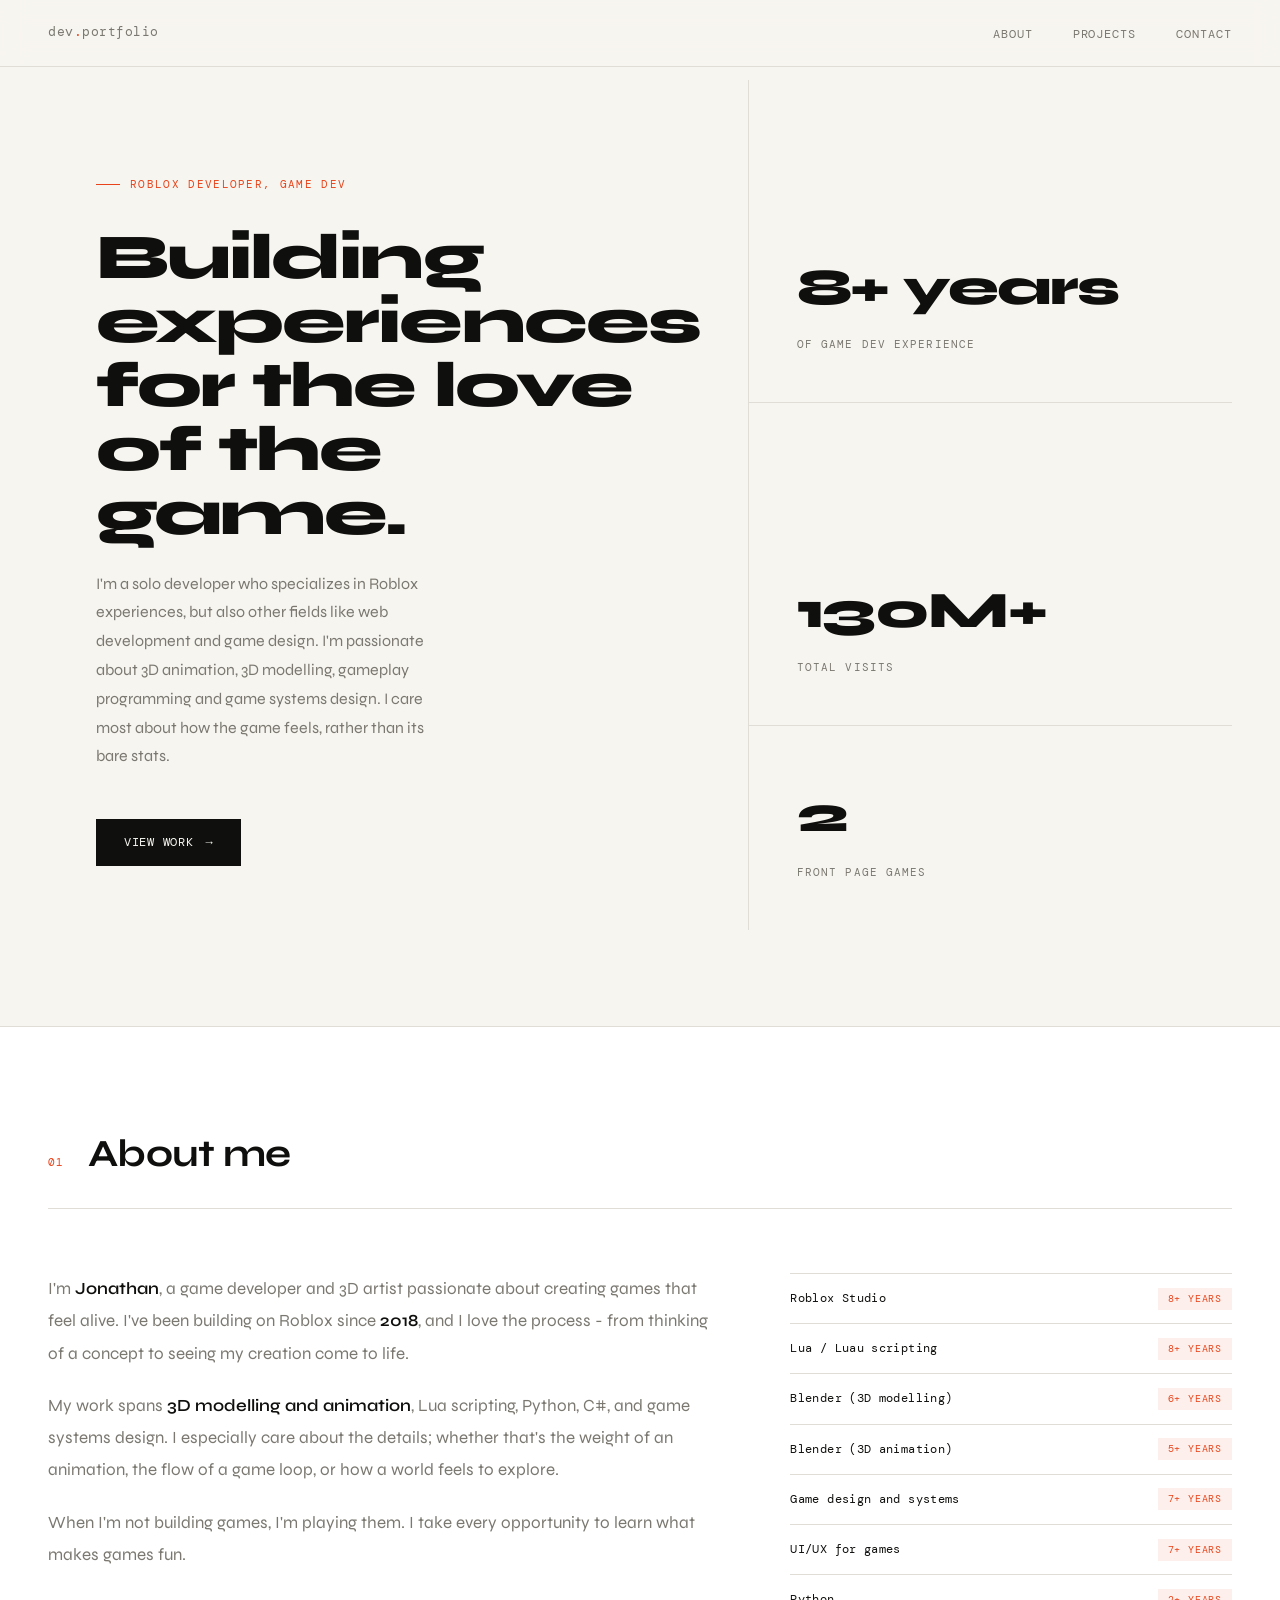
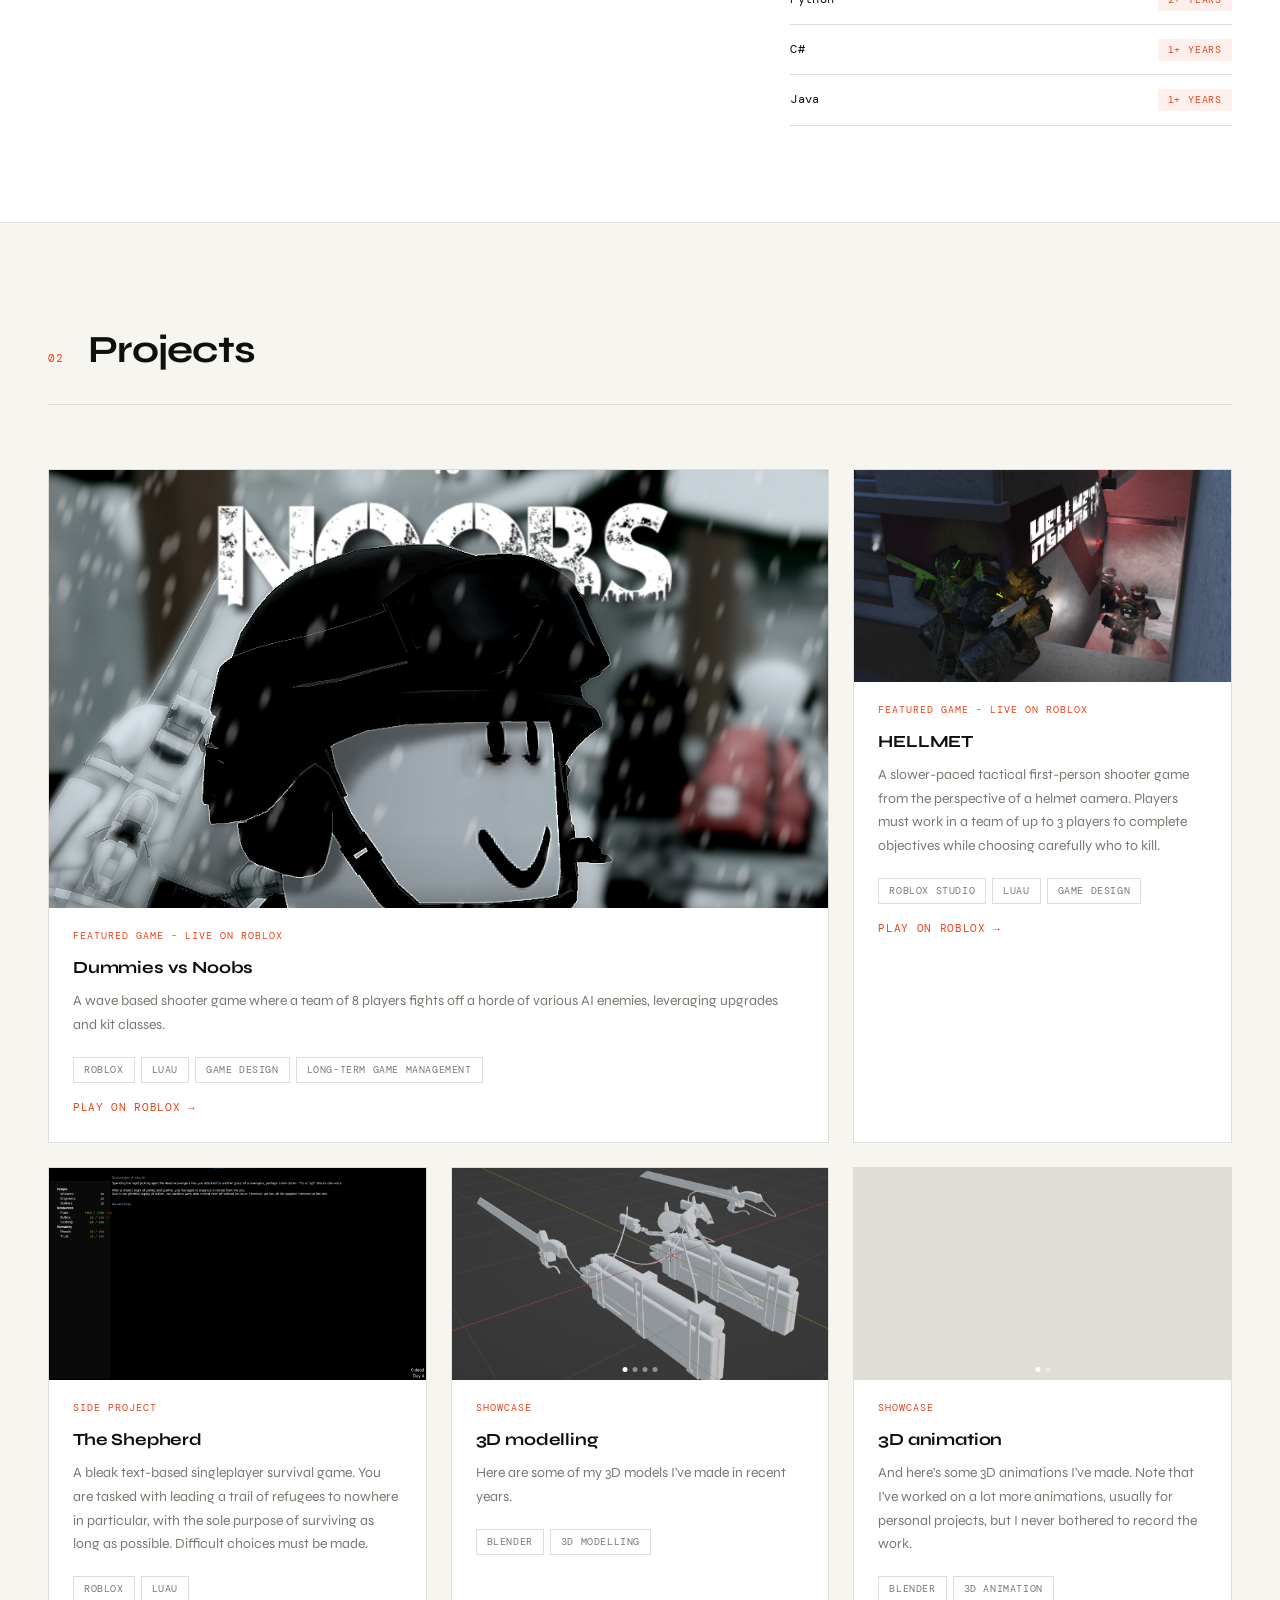
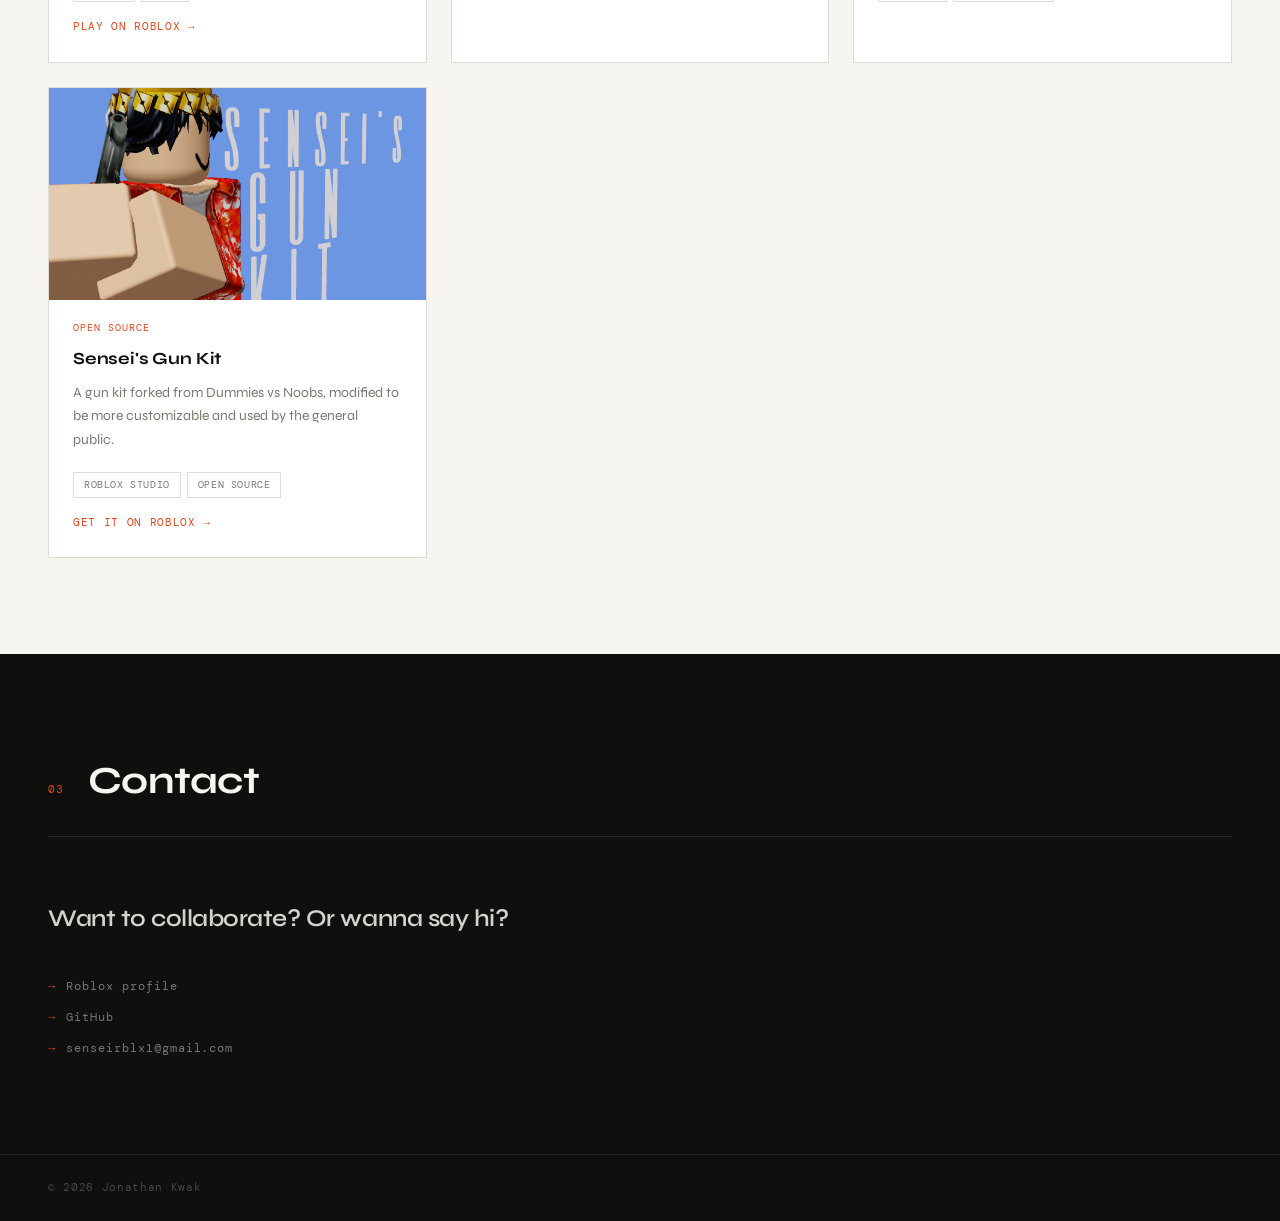
==== index.html @ d70b70d5 "renamed portfolio to index" ====
<!DOCTYPE html>
<html lang="en">
<head>
<meta charset="UTF-8">
<meta name="viewport" content="width=device-width, initial-scale=1.0">
<title>Your Name — Roblox Developer</title>
<link href="https://fonts.googleapis.com/css2?family=DM+Mono:wght@400;500&family=Syne:wght@400;600;700;800&display=swap" rel="stylesheet">
<style>
  *, *::before, *::after { box-sizing: border-box; margin: 0; padding: 0; }

  :root {
    --bg: #f7f5f0;
    --surface: #ffffff;
    --text: #0f0f0d;
    --muted: #7a7870;
    --accent: #e8431a;
    --accent-soft: #fdf0ec;
    --border: #e0ddd6;
    --mono: 'DM Mono', monospace;
    --display: 'Syne', sans-serif;
  }

  html { scroll-behavior: smooth; }

  body {
    background: var(--bg);
    color: var(--text);
    font-family: var(--display);
    font-size: 16px;
    line-height: 1.6;
  }

  /* Nav */
  nav {
    position: fixed; top: 0; left: 0; right: 0; z-index: 100;
    display: flex; align-items: center; justify-content: space-between;
    padding: 1.25rem 3rem;
    background: rgba(247, 245, 240, 0.88);
    backdrop-filter: blur(12px);
    border-bottom: 1px solid var(--border);
  }
  .nav-logo {
    font-family: var(--mono);
    font-size: 13px;
    color: var(--muted);
    letter-spacing: 0.04em;
  }
  .nav-logo span { color: var(--accent); }
  .nav-links { display: flex; gap: 2.5rem; list-style: none; }
  .nav-links a {
    font-family: var(--mono);
    font-size: 12px;
    letter-spacing: 0.08em;
    text-transform: uppercase;
    color: var(--muted);
    text-decoration: none;
    transition: color 0.2s;
  }
  .nav-links a:hover { color: var(--text); }

  /* Hero */
  .hero {
    min-height: 100vh;
    display: grid;
    grid-template-columns: 1fr 1fr;
    padding-top: 80px;
  }
  .hero-left {
    padding: 6rem 3rem 4rem;
    display: flex;
    flex-direction: column;
    justify-content: center;
    border-right: 1px solid var(--border);
  }
  .hero-tag {
    font-family: var(--mono);
    font-size: 11px;
    letter-spacing: 0.12em;
    text-transform: uppercase;
    color: var(--accent);
    margin-bottom: 2rem;
    display: flex;
    align-items: center;
    gap: 10px;
  }
  .hero-tag::before {
    content: '';
    display: block;
    width: 24px; height: 1px;
    background: var(--accent);
  }
  .hero h1 {
    font-size: clamp(3rem, 5vw, 5.5rem);
    font-weight: 800;
    line-height: 1.0;
    letter-spacing: -0.03em;
    margin-bottom: 1.5rem;
  }
  .hero h1 em {
    font-style: normal;
    color: var(--accent);
  }
  .hero-desc {
    font-size: 1rem;
    color: var(--muted);
    max-width: 360px;
    line-height: 1.8;
    margin-bottom: 3rem;
  }
  .hero-cta {
    display: inline-flex;
    align-items: center;
    gap: 12px;
    background: var(--text);
    color: var(--bg);
    padding: 0.85rem 1.75rem;
    font-family: var(--mono);
    font-size: 12px;
    letter-spacing: 0.06em;
    text-transform: uppercase;
    text-decoration: none;
    transition: background 0.2s, color 0.2s;
    width: fit-content;
  }
  .hero-cta:hover { background: var(--accent); }
  .hero-cta-arrow { transition: transform 0.2s; }
  .hero-cta:hover .hero-cta-arrow { transform: translateX(4px); }

  .hero-right {
    display: grid;
    grid-template-rows: 1fr 1fr;
  }
  .hero-stat {
    padding: 3rem;
    border-bottom: 1px solid var(--border);
    display: flex;
    flex-direction: column;
    justify-content: flex-end;
  }
  .hero-stat:last-child { border-bottom: none; }
  .stat-num {
    font-size: clamp(2.5rem, 4vw, 4rem);
    font-weight: 800;
    letter-spacing: -0.03em;
    color: var(--text);
  }
  .stat-label {
    font-family: var(--mono);
    font-size: 11px;
    color: var(--muted);
    letter-spacing: 0.1em;
    text-transform: uppercase;
    margin-top: 0.5rem;
  }

  /* Sections */
  section { padding: 6rem 3rem; }
  .section-header {
    display: flex;
    align-items: baseline;
    gap: 1.5rem;
    margin-bottom: 4rem;
    padding-bottom: 1.5rem;
    border-bottom: 1px solid var(--border);
  }
  .section-num {
    font-family: var(--mono);
    font-size: 11px;
    color: var(--accent);
    letter-spacing: 0.1em;
  }
  .section-title {
    font-size: clamp(1.75rem, 3vw, 2.5rem);
    font-weight: 700;
    letter-spacing: -0.02em;
  }

  /* About */
  #about { background: var(--surface); border-top: 1px solid var(--border); border-bottom: 1px solid var(--border); }
  .about-grid {
    display: grid;
    grid-template-columns: 1.5fr 1fr;
    gap: 5rem;
    align-items: start;
  }
  .about-text p {
    font-size: 1.0625rem;
    color: var(--muted);
    line-height: 1.9;
    margin-bottom: 1.25rem;
  }
  .about-text p strong { color: var(--text); font-weight: 600; }
  .skills-list { list-style: none; }
  .skill-item {
    display: flex;
    align-items: center;
    justify-content: space-between;
    padding: 0.85rem 0;
    border-bottom: 1px solid var(--border);
    font-family: var(--mono);
    font-size: 12px;
  }
  .skill-item:first-child { border-top: 1px solid var(--border); }
  .skill-name { color: var(--text); letter-spacing: 0.03em; }
  .skill-tag {
    background: var(--accent-soft);
    color: var(--accent);
    font-size: 10px;
    padding: 3px 10px;
    letter-spacing: 0.08em;
    text-transform: uppercase;
  }

  /* Projects */
  #projects { background: var(--bg); }
  .projects-grid {
    display: grid;
    grid-template-columns: repeat(3, 1fr);
    gap: 1.5rem;
  }
  .project-card {
    background: var(--surface);
    border: 1px solid var(--border);
    overflow: hidden;
    transition: transform 0.25s ease, box-shadow 0.25s ease;
    position: relative;
  }
  .project-card:hover { transform: translateY(-4px); box-shadow: 0 16px 40px rgba(0,0,0,0.07); }
  .project-card.featured {
    grid-column: span 2;
  }
  .project-thumb {
    width: 100%;
    aspect-ratio: 16/9;
    background: var(--border);
    display: flex;
    align-items: center;
    justify-content: center;
    overflow: hidden;
    position: relative;
  }
  .project-thumb-inner {
    width: 100%;
    height: 100%;
    display: flex;
    align-items: center;
    justify-content: center;
    font-family: var(--mono);
    font-size: 11px;
    color: var(--muted);
    letter-spacing: 0.08em;
    text-transform: uppercase;
    background: repeating-linear-gradient(
      45deg,
      var(--bg) 0px,
      var(--bg) 10px,
      var(--border) 10px,
      var(--border) 11px
    );
    transition: opacity 0.3s;
  }
  .project-card:hover .project-thumb-inner { opacity: 0.7; }
  .project-body { padding: 1.25rem 1.5rem 1.5rem; }
  .project-meta {
    font-family: var(--mono);
    font-size: 10px;
    color: var(--accent);
    letter-spacing: 0.1em;
    text-transform: uppercase;
    margin-bottom: 0.6rem;
  }
  .project-name {
    font-size: 1.0625rem;
    font-weight: 700;
    letter-spacing: -0.01em;
    margin-bottom: 0.5rem;
  }
  .project-desc {
    font-size: 0.875rem;
    color: var(--muted);
    line-height: 1.7;
    margin-bottom: 1.25rem;
  }
  .project-tags { display: flex; flex-wrap: wrap; gap: 6px; }
  .tag {
    font-family: var(--mono);
    font-size: 10px;
    padding: 4px 10px;
    border: 1px solid var(--border);
    color: var(--muted);
    letter-spacing: 0.06em;
    text-transform: uppercase;
  }
  .project-link {
    display: inline-flex;
    align-items: center;
    gap: 8px;
    font-family: var(--mono);
    font-size: 11px;
    color: var(--accent);
    text-decoration: none;
    letter-spacing: 0.06em;
    text-transform: uppercase;
    margin-top: 1rem;
    transition: gap 0.2s;
  }
  .project-link:hover { gap: 14px; }

  .slideshow { position: relative; width: 100%; height: 100%; }

  /* Slideshow */
  .slide-btn {
    position: absolute; top: 50%; 
    transform: translateY(-50%);
    background: rgba(0,0,0,0.45); 
    color: white; border: none;
    width: 32px; 
    height: 32px; 
    font-size: 18px;
    opacity: 0; 
    transition: opacity 0.2s;
    display: flex; 
    align-items: center; 
    justify-content: center;
  }
  .slideshow:hover .slide-btn { opacity: 1; }
  .slide-btn.prev { left: 8px; }
  .slide-btn.next { right: 8px; }

  .slide-dots {
    position: absolute; 
    bottom: 8px; 
    left: 50%; 
    transform: translateX(-50%);
    display: flex; 
    gap: 5px;
  }
  .slide-dot {
    width: 5px; 
    height: 5px; 
    border-radius: 50%;
    background: rgba(255,255,255,0.45); 
    transition: background 0.2s;
  }
  .slide-dot.active { background: white; }

  /* Contact */
  #contact { background: var(--text); color: var(--bg); }
  #contact .section-num { color: var(--accent); }
  #contact .section-title { color: var(--bg); }
  #contact .section-header { border-color: rgba(255,255,255,0.1); }
  .contact-grid {
    display: grid;
    grid-template-columns: 1fr 1fr;
    gap: 5rem;
    align-items: start;
  }
  .contact-note {
    font-size: 1.5rem;
    font-weight: 600;
    line-height: 1.5;
    letter-spacing: -0.02em;
    color: rgba(247,245,240,0.85);
  }
  .contact-note em { font-style: normal; color: var(--accent); }
  .contact-social {
    margin-top: 2.5rem;
    display: flex;
    flex-direction: column;
    gap: 0.75rem;
  }
  .social-link {
    font-family: var(--mono);
    font-size: 12px;
    color: rgba(247,245,240,0.45);
    text-decoration: none;
    letter-spacing: 0.08em;
    display: flex;
    align-items: center;
    gap: 10px;
    transition: color 0.2s;
  }
  .social-link::before { content: '→'; color: var(--accent); }
  .social-link:hover { color: rgba(247,245,240,0.9); }

  /* Form */
  .contact-form { display: flex; flex-direction: column; gap: 1.25rem; }
  .form-group { display: flex; flex-direction: column; gap: 0.4rem; }
  .form-label {
    font-family: var(--mono);
    font-size: 10px;
    letter-spacing: 0.12em;
    text-transform: uppercase;
    color: rgba(247,245,240,0.4);
  }
  .form-input, .form-textarea {
    background: rgba(255,255,255,0.05);
    border: 1px solid rgba(255,255,255,0.1);
    padding: 0.85rem 1rem;
    font-family: var(--display);
    font-size: 15px;
    color: var(--bg);
    outline: none;
    transition: border-color 0.2s;
    resize: none;
  }
  .form-input:focus, .form-textarea:focus { border-color: var(--accent); }
  .form-input::placeholder, .form-textarea::placeholder { color: rgba(247,245,240,0.2); }
  .form-textarea { min-height: 130px; }
  .form-submit {
    background: var(--accent);
    color: white;
    border: none;
    padding: 1rem 2rem;
    font-family: var(--mono);
    font-size: 12px;
    letter-spacing: 0.08em;
    text-transform: uppercase;
    transition: background 0.2s, transform 0.15s;
    align-self: flex-start;
  }
  .form-submit:hover { background: #c93512; transform: translateY(-1px); }
  .form-submit:active { transform: translateY(0); }

  /* Footer */
  footer {
    padding: 1.5rem 3rem;
    background: var(--text);
    border-top: 1px solid rgba(255,255,255,0.08);
    display: flex;
    justify-content: space-between;
    align-items: center;
  }
  footer p {
    font-family: var(--mono);
    font-size: 11px;
    color: rgba(247,245,240,0.25);
    letter-spacing: 0.06em;
  }

  /* Fade-in on scroll */
  .reveal { opacity: 0; transform: translateY(24px); transition: opacity 0.6s ease, transform 0.6s ease; }
  .reveal.visible { opacity: 1; transform: none; }

  /* Responsive */
  @media (max-width: 900px) {
    nav { padding: 1.25rem 1.5rem; }
    .hero { grid-template-columns: 1fr; }
    .hero-right { grid-template-rows: auto auto; grid-template-columns: 1fr 1fr; border-top: 1px solid var(--border); }
    .hero-stat { border-right: 1px solid var(--border); border-bottom: none; }
    .hero-stat:last-child { border-right: none; }
    .about-grid, .contact-grid { grid-template-columns: 1fr; gap: 2.5rem; }
    .projects-grid { grid-template-columns: 1fr; }
    .project-card.featured { grid-column: span 1; }
    section { padding: 4rem 1.5rem; }
    .hero-left { padding: 4rem 1.5rem 3rem; border-right: none; }
    .hero-right .hero-stat { padding: 2rem 1.5rem; }
  }
</style>
</head>
<body>

<nav>
  <div class="nav-logo">dev<span>.</span>portfolio</div>
  <ul class="nav-links">
    <li><a href="#about">About</a></li>
    <li><a href="#projects">Projects</a></li>
    <li><a href="#contact">Contact</a></li>
  </ul>
</nav>

<!-- hero -->
<section class="hero">
  <div class="hero-left">
    <div class="hero-tag">Roblox Developer, Game Dev</div>
    <h1>Building experiences for the love of the game.</h1>
    <p class="hero-desc">
    I'm a solo developer who specializes in Roblox experiences, but also other fields like web development and game design. I'm passionate about 3D animation, 3D modelling, gameplay programming and game systems design. I care most about how the game feels, rather than its bare stats.
    </p>
    <a href="#projects" class="hero-cta">
      View work <span class="hero-cta-arrow">→</span>
    </a>
  </div>
  <div class="hero-right">
    <div class="hero-stat">
      <div class="stat-num">8+ years</div>
      <div class="stat-label">of game dev experience</div>
    </div>
    <div class="hero-stat">
      <div class="stat-num">130M+</div>
      <div class="stat-label">Total visits</div>
    </div>
    <div class="hero-stat">
      <div class="stat-num">2</div>
      <div class="stat-label">front page games</div>
    </div>
  </div>
</section>

<section id="about">
  <div class="section-header reveal">
    <span class="section-num">01</span>
    <h2 class="section-title">About me</h2>
  </div>
  <div class="about-grid">
    <div class="about-text reveal">
      <p>
        I'm <strong>Jonathan</strong>, a game developer and 3D artist passionate about creating games that feel alive. I've been building on Roblox since <strong>2018</strong>, and I love the process - from thinking of a concept to seeing my creation come to life.
      </p>
      <p>
        My work spans <strong>3D modelling and animation</strong>, Lua scripting, Python, C#, and game systems design. I especially care about the details; whether that's the weight of an animation, the flow of a game loop, or how a world feels to explore.
      </p>
      <p>
        When I'm not building games, I'm playing them. I take every opportunity to learn what makes games fun.
      </p>
    </div>
    <div class="reveal">
      <ul class="skills-list">
        <li class="skill-item"><span class="skill-name">Roblox Studio</span><span class="skill-tag">8+ years</span></li>
        <li class="skill-item"><span class="skill-name">Lua / Luau scripting</span><span class="skill-tag">8+ years</span></li>
        <li class="skill-item"><span class="skill-name">Blender (3D modelling)</span><span class="skill-tag">6+ years</span></li>
        <li class="skill-item"><span class="skill-name">Blender (3D animation)</span><span class="skill-tag">5+ years</span></li>
        <li class="skill-item"><span class="skill-name">Game design and systems</span><span class="skill-tag">7+ years</span></li>
        <li class="skill-item"><span class="skill-name">UI/UX for games</span><span class="skill-tag">7+ years</span></li>
        <li class="skill-item"><span class="skill-name">Python</span><span class="skill-tag">2+ years</span></li>
        <li class="skill-item"><span class="skill-name">C#</span><span class="skill-tag">1+ years</span></li>
        <li class="skill-item"><span class="skill-name">Java</span><span class="skill-tag">1+ years</span></li>
      </ul>
    </div>
  </div>
</section>

<!-- projects -->
<section id="projects">
  <div class="section-header reveal">
    <span class="section-num">02</span>
    <h2 class="section-title">Projects</h2>
  </div>
  <div class="projects-grid">

    <!-- Featured project -->
    <div class="project-card featured reveal">
      <div class="project-thumb">
        <img src="images/dummies-vs-noobs.png" alt="My game screenshot"
            style="width:100%; height:100%; object-fit:cover;" />
      </div>
      <div class="project-body">
        <div class="project-meta">Featured game - Live on Roblox</div>
        <div class="project-name">Dummies vs Noobs</div>
        <p class="project-desc">A wave based shooter game where a team of 8 players fights off a horde of various AI enemies, leveraging upgrades and kit classes.</p>
        <div class="project-tags">
          <span class="tag">Roblox</span>
          <span class="tag">Luau</span>
          <span class="tag">Game design</span>
          <span class="tag">Long-term game management</span>
        </div>
        <a href="https://www.roblox.com/games/8657806289/Dummies-vs-Noobs" class="project-link">Play on Roblox →</a>
      </div>
    </div>

    <!-- Side project -->
    <div class="project-card reveal">
      <div class="project-thumb">
        <img src="images/hellmet.png" alt="My game screenshot"
            style="width:100%; height:100%; object-fit:cover;" />
      </div>
      <div class="project-body">
        <div class="project-meta">Featured game - Live on Roblox</div>
        <div class="project-name">HELLMET</div>
        <p class="project-desc">A slower-paced tactical first-person shooter game from the perspective of a helmet camera. Players must work in a team of up to 3 players to complete objectives while choosing carefully who to kill. </p>
        <div class="project-tags">
          <span class="tag">Roblox Studio</span>
          <span class="tag">Luau</span>
          <span class="tag">Game design</span>
        </div>
        <a href="https://www.roblox.com/games/13815196156/HELLMET" class="project-link">Play on Roblox →</a>
      </div>
    </div>

    <div class="project-card reveal">
      <div class="project-thumb">
        <img src="images/the-shepherd.png" alt="My game screenshot"
            style="width:100%; height:100%; object-fit:cover;" />
      </div>
      <div class="project-body">
        <div class="project-meta">Side project</div>
        <div class="project-name">The Shepherd</div>
        <p class="project-desc">A bleak text-based singleplayer survival game. You are tasked with leading a trail of refugees to nowhere in particular, with the sole purpose of surviving as long as possible. Difficult choices must be made.</p>
        <div class="project-tags">
          <span class="tag">Roblox</span>
          <span class="tag">Luau</span>
        </div>
        <a href="https://www.roblox.com/games/130369355009486/The-Shepherd" class="project-link">Play on Roblox →</a>
      </div>
    </div>

    <div class="project-card reveal">
      <div class="project-thumb">
        <div class="slideshow" data-index="0">
          <img src="images/3d modelling screenshots/odm-gear.png" alt="Screenshot 1" style="width:100%;height:100%;object-fit:cover;display:block;" />
          <img src="images/3d modelling screenshots/swords.png" alt="Screenshot 2" style="width:100%;height:100%;object-fit:cover;display:none;" />
          <img src="images/3d modelling screenshots/rifle.png" alt="Screenshot 3" style="width:100%;height:100%;object-fit:cover;display:none;" />
          <img src="images/3d modelling screenshots/rifle2.png" alt="Screenshot 4" style="width:100%;height:100%;object-fit:cover;display:none;" />
          <button class="slide-btn prev" onclick="changeSlide(this, -1)">‹</button>
          <button class="slide-btn next" onclick="changeSlide(this, 1)">›</button>
          <div class="slide-dots"></div>
        </div>
      </div>
      <div class="project-body">
        <div class="project-meta">Showcase</div>
        <div class="project-name">3D modelling</div>
        <p class="project-desc">Here are some of my 3D models I've made in recent years.</p>
        <div class="project-tags">
          <span class="tag">Blender</span>
          <span class="tag">3D modelling</span>
        </div>
      </div>
    </div>

    <div class="project-card reveal">
      <div class="project-thumb">
        <div class="slideshow" data-index="0">
          <video src="videos/AKS74U.mp4"
                style="width:100%;height:100%;object-fit:cover;display:block;"
                muted loop playsinline preload="metadata">
          </video>
          <video src="videos/Martini Henry.mp4"
                style="width:100%;height:100%;object-fit:cover;display:block;"
                muted loop playsinline preload="metadata">
          </video>
          <button class="slide-btn prev" onclick="changeSlide(this, -1)">‹</button>
          <button class="slide-btn next" onclick="changeSlide(this, 1)">›</button>
          <div class="slide-dots"></div>
        </div>
      </div>
      <div class="project-body">
        <div class="project-meta">Showcase</div>
        <div class="project-name">3D animation</div>
        <p class="project-desc">And here's some 3D animations I've made. Note that I've worked on a lot more animations, usually for personal projects, but I never bothered to record the work.</p>
        <div class="project-tags">
          <span class="tag">Blender</span>
          <span class="tag">3D animation</span>
        </div>
      </div>
    </div>

    <div class="project-card reveal">
      <div class="project-thumb">
        <img src="images/senseis-gun-kit.png" alt="My game screenshot"
            style="width:100%; height:100%; object-fit:cover;" />
      </div>
      <div class="project-body">
        <div class="project-meta">Open Source</div>
        <div class="project-name">Sensei's Gun Kit</div>
        <p class="project-desc">A gun kit forked from Dummies vs Noobs, modified to be more customizable and used by the general public.</p>
        <div class="project-tags">
          <span class="tag">Roblox Studio</span>
          <span class="tag">Open Source</span>
        </div>
        <a href="https://create.roblox.com/store/asset/9112185857/Senseis-Gun-Kit" class="project-link">Get it on roblox →</a>
      </div>
    </div>

  </div>
</section>

<!-- Contact -->
<section id="contact">
  <div class="section-header reveal">
    <span class="section-num">03</span>
    <h2 class="section-title">Contact</h2>
  </div>
  <div class="contact-grid">
    <div class="reveal">
      <p class="contact-note">Want to collaborate? Or wanna say hi?</p>
      <div class="contact-social">
        <a href="https://www.roblox.com/users/177437519/profile" class="social-link">Roblox profile</a>
        <a href="https://github.com/JonathanKwak" class="social-link">GitHub</a>
        <a href="senseirblx1@gmail.com" class="social-link">senseirblx1@gmail.com</a>
      </div>
    </div>
  </div>
</section>

<footer>
  <p>© 2026 Jonathan Kwak</p>
</footer>

<script>
  // Scroll reveal
  const reveals = document.querySelectorAll('.reveal');
  const observer = new IntersectionObserver(entries => {
    entries.forEach((entry, i) => {
      if (entry.isIntersecting) {
        setTimeout(() => entry.target.classList.add('visible'), i * 80);
        observer.unobserve(entry.target);
      }
    });
  }, { threshold: 0.12 });
  reveals.forEach(el => observer.observe(el));

  // Build dots for each slideshow on page load
  document.querySelectorAll('.slideshow').forEach(ss => {
    const first = ss.querySelector('img, video');
    if (first && first.tagName === 'VIDEO') first.play();

    // your existing dots code stays below this...
    const slides = ss.querySelectorAll('img, video');
    const dotsEl = ss.querySelector('.slide-dots');
    slides.forEach((_, i) => {
      const d = document.createElement('div');
      d.className = 'slide-dot' + (i === 0 ? ' active' : '');
      dotsEl.appendChild(d);
    });
  });

  function changeSlide(btn, dir) {
    const ss = btn.closest('.slideshow');
    const slides = ss.querySelectorAll('img, video');
    const dots = ss.querySelectorAll('.slide-dot');
    let i = parseInt(ss.dataset.index);

    // hide current slide, pause if it's a video
    slides[i].style.display = 'none';
    if (slides[i].tagName === 'VIDEO') slides[i].pause();
    dots[i].classList.remove('active');

    // show next slide, play if it's a video
    i = (i + dir + slides.length) % slides.length;
    slides[i].style.display = 'block';
    if (slides[i].tagName === 'VIDEO') slides[i].play();
    dots[i].classList.add('active');
    ss.dataset.index = i;
  }
</script>

</body>
</html>
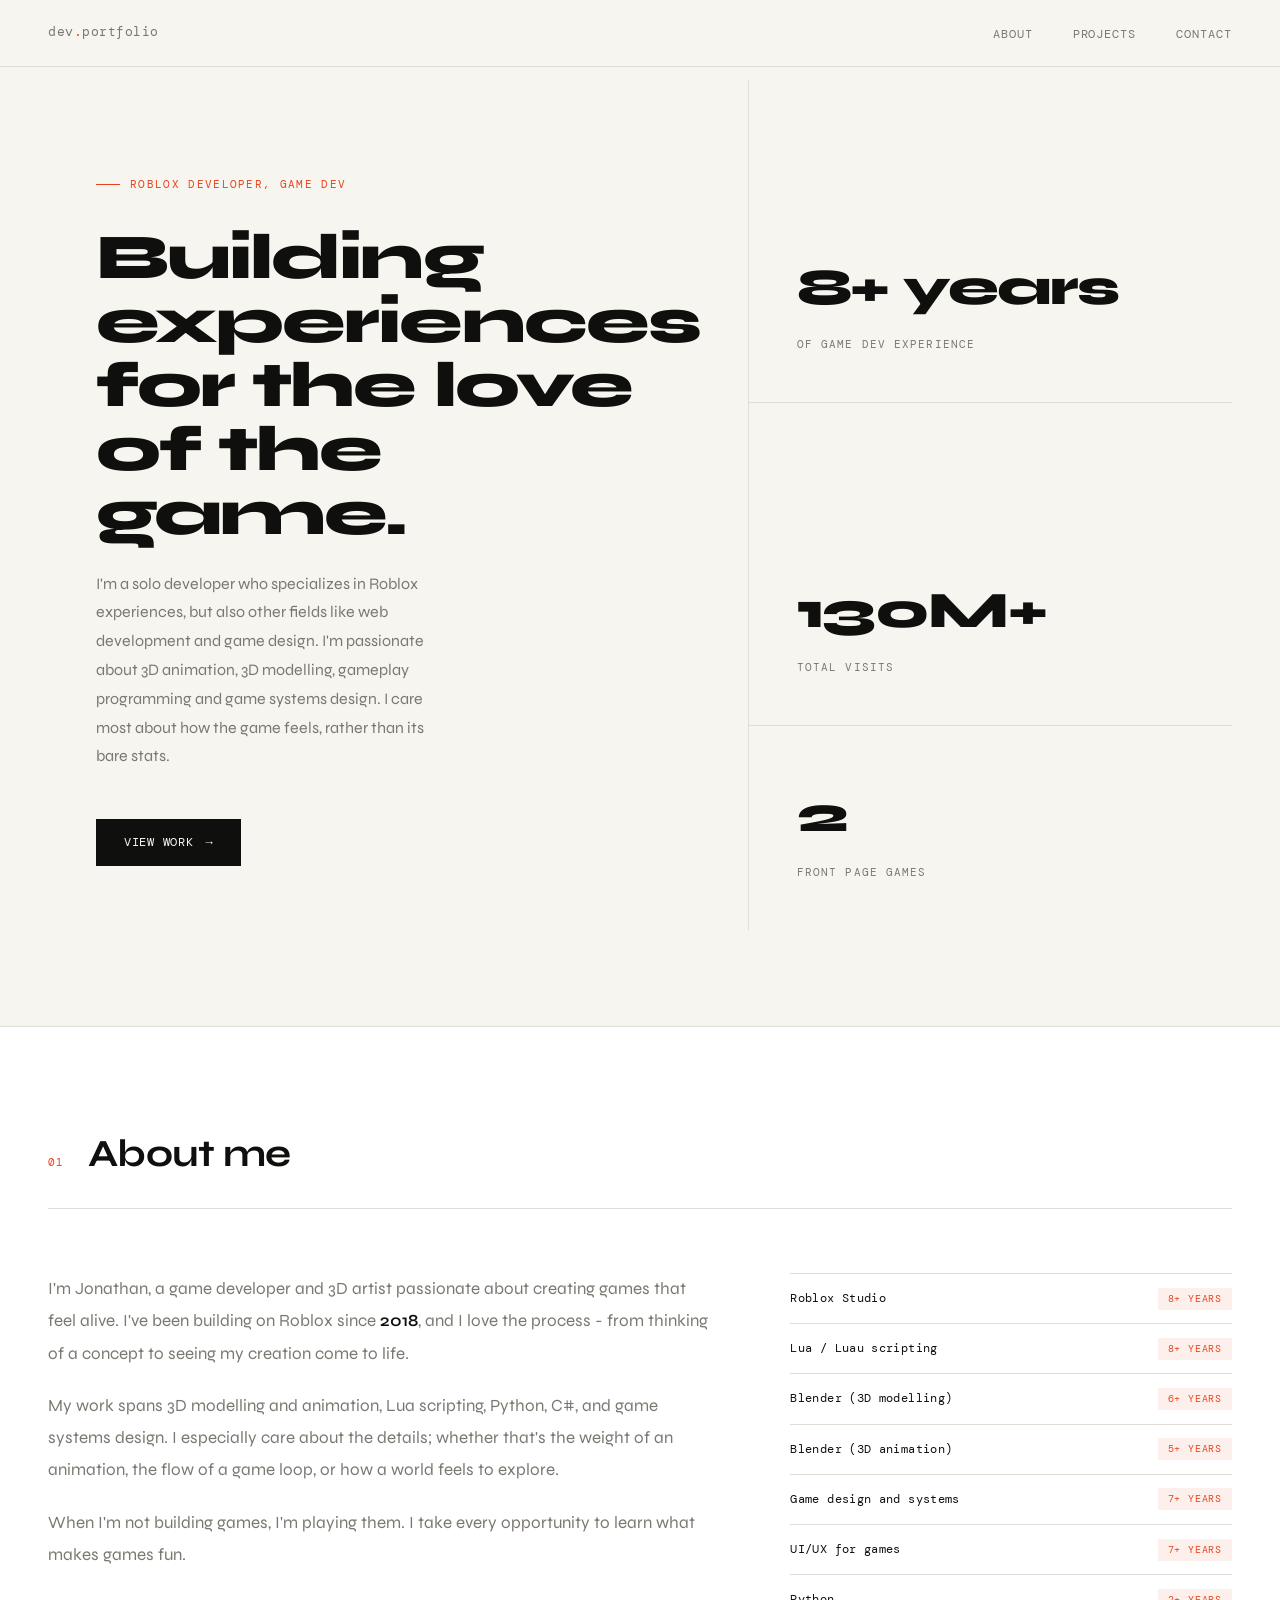
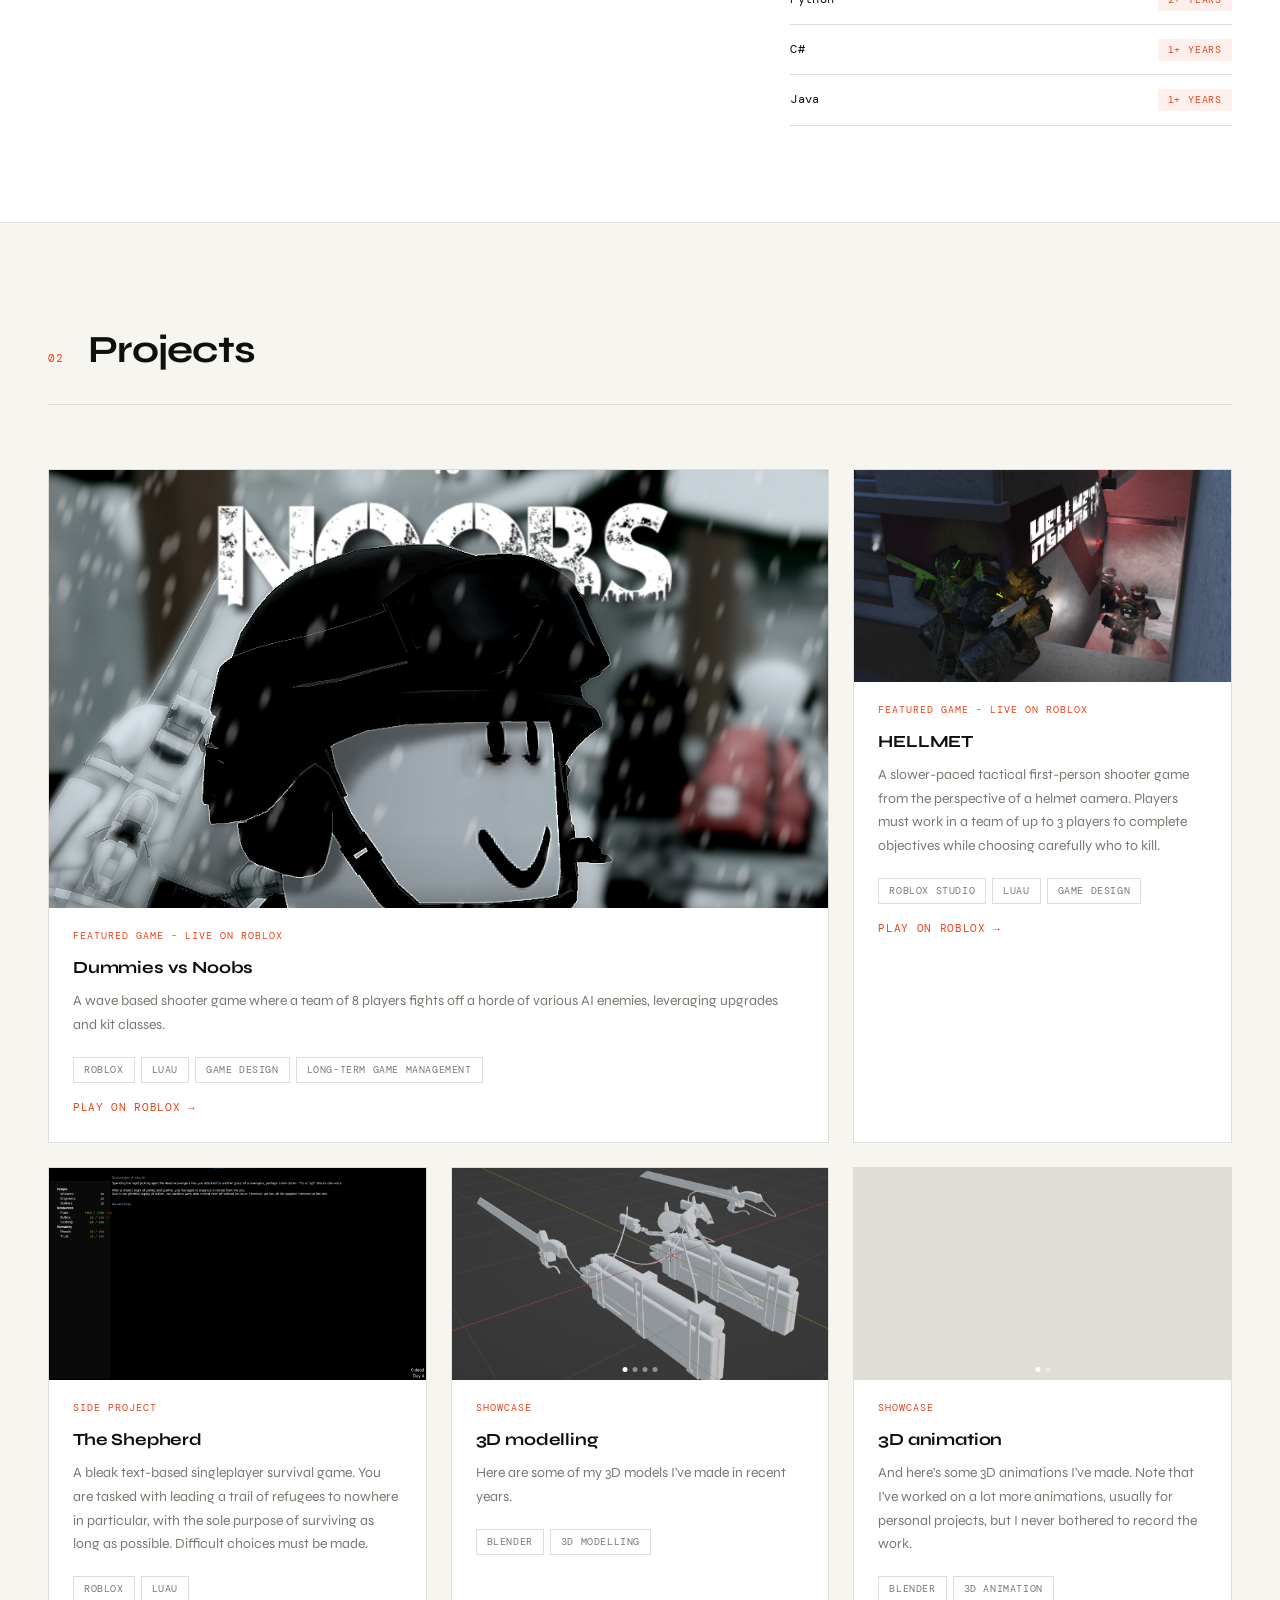
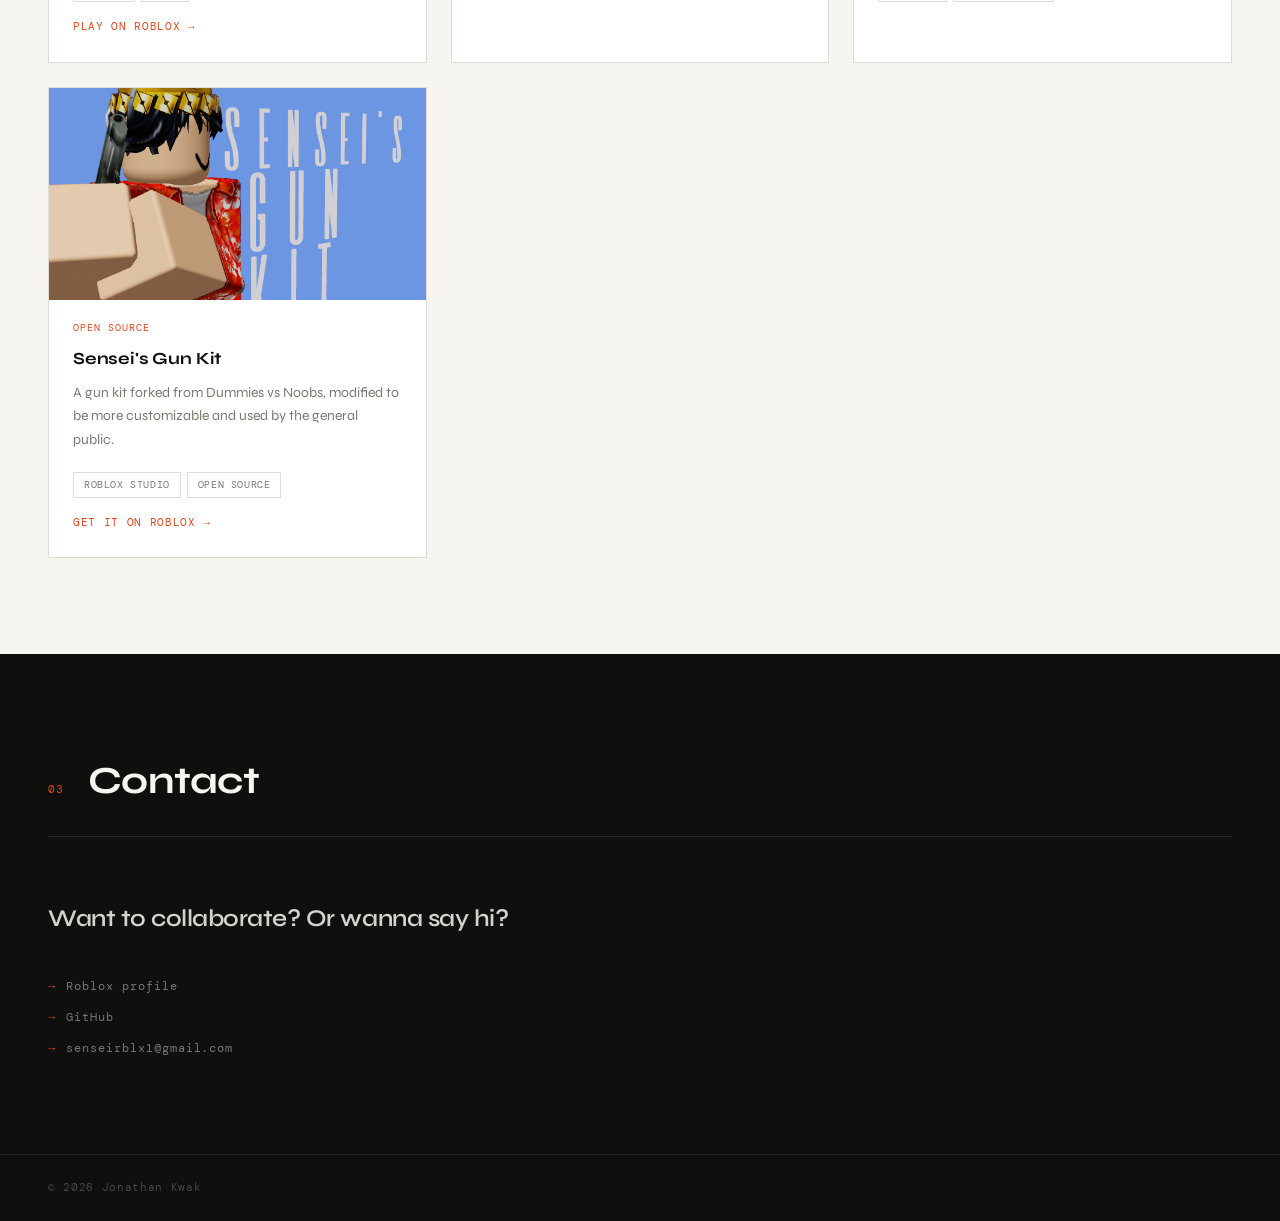
==== commit 8685cd34: "more minor touch-ups to text" ====
--- a/index.html
+++ b/index.html
@@ -3,460 +3,9 @@
 <head>
 <meta charset="UTF-8">
 <meta name="viewport" content="width=device-width, initial-scale=1.0">
-<title>Your Name — Roblox Developer</title>
+<title>Jonathan Kwak - Portfolio</title>
 <link href="https://fonts.googleapis.com/css2?family=DM+Mono:wght@400;500&family=Syne:wght@400;600;700;800&display=swap" rel="stylesheet">
-<style>
-  *, *::before, *::after { box-sizing: border-box; margin: 0; padding: 0; }
-
-  :root {
-    --bg: #f7f5f0;
-    --surface: #ffffff;
-    --text: #0f0f0d;
-    --muted: #7a7870;
-    --accent: #e8431a;
-    --accent-soft: #fdf0ec;
-    --border: #e0ddd6;
-    --mono: 'DM Mono', monospace;
-    --display: 'Syne', sans-serif;
-  }
-
-  html { scroll-behavior: smooth; }
-
-  body {
-    background: var(--bg);
-    color: var(--text);
-    font-family: var(--display);
-    font-size: 16px;
-    line-height: 1.6;
-  }
-
-  /* Nav */
-  nav {
-    position: fixed; top: 0; left: 0; right: 0; z-index: 100;
-    display: flex; align-items: center; justify-content: space-between;
-    padding: 1.25rem 3rem;
-    background: rgba(247, 245, 240, 0.88);
-    backdrop-filter: blur(12px);
-    border-bottom: 1px solid var(--border);
-  }
-  .nav-logo {
-    font-family: var(--mono);
-    font-size: 13px;
-    color: var(--muted);
-    letter-spacing: 0.04em;
-  }
-  .nav-logo span { color: var(--accent); }
-  .nav-links { display: flex; gap: 2.5rem; list-style: none; }
-  .nav-links a {
-    font-family: var(--mono);
-    font-size: 12px;
-    letter-spacing: 0.08em;
-    text-transform: uppercase;
-    color: var(--muted);
-    text-decoration: none;
-    transition: color 0.2s;
-  }
-  .nav-links a:hover { color: var(--text); }
-
-  /* Hero */
-  .hero {
-    min-height: 100vh;
-    display: grid;
-    grid-template-columns: 1fr 1fr;
-    padding-top: 80px;
-  }
-  .hero-left {
-    padding: 6rem 3rem 4rem;
-    display: flex;
-    flex-direction: column;
-    justify-content: center;
-    border-right: 1px solid var(--border);
-  }
-  .hero-tag {
-    font-family: var(--mono);
-    font-size: 11px;
-    letter-spacing: 0.12em;
-    text-transform: uppercase;
-    color: var(--accent);
-    margin-bottom: 2rem;
-    display: flex;
-    align-items: center;
-    gap: 10px;
-  }
-  .hero-tag::before {
-    content: '';
-    display: block;
-    width: 24px; height: 1px;
-    background: var(--accent);
-  }
-  .hero h1 {
-    font-size: clamp(3rem, 5vw, 5.5rem);
-    font-weight: 800;
-    line-height: 1.0;
-    letter-spacing: -0.03em;
-    margin-bottom: 1.5rem;
-  }
-  .hero h1 em {
-    font-style: normal;
-    color: var(--accent);
-  }
-  .hero-desc {
-    font-size: 1rem;
-    color: var(--muted);
-    max-width: 360px;
-    line-height: 1.8;
-    margin-bottom: 3rem;
-  }
-  .hero-cta {
-    display: inline-flex;
-    align-items: center;
-    gap: 12px;
-    background: var(--text);
-    color: var(--bg);
-    padding: 0.85rem 1.75rem;
-    font-family: var(--mono);
-    font-size: 12px;
-    letter-spacing: 0.06em;
-    text-transform: uppercase;
-    text-decoration: none;
-    transition: background 0.2s, color 0.2s;
-    width: fit-content;
-  }
-  .hero-cta:hover { background: var(--accent); }
-  .hero-cta-arrow { transition: transform 0.2s; }
-  .hero-cta:hover .hero-cta-arrow { transform: translateX(4px); }
-
-  .hero-right {
-    display: grid;
-    grid-template-rows: 1fr 1fr;
-  }
-  .hero-stat {
-    padding: 3rem;
-    border-bottom: 1px solid var(--border);
-    display: flex;
-    flex-direction: column;
-    justify-content: flex-end;
-  }
-  .hero-stat:last-child { border-bottom: none; }
-  .stat-num {
-    font-size: clamp(2.5rem, 4vw, 4rem);
-    font-weight: 800;
-    letter-spacing: -0.03em;
-    color: var(--text);
-  }
-  .stat-label {
-    font-family: var(--mono);
-    font-size: 11px;
-    color: var(--muted);
-    letter-spacing: 0.1em;
-    text-transform: uppercase;
-    margin-top: 0.5rem;
-  }
-
-  /* Sections */
-  section { padding: 6rem 3rem; }
-  .section-header {
-    display: flex;
-    align-items: baseline;
-    gap: 1.5rem;
-    margin-bottom: 4rem;
-    padding-bottom: 1.5rem;
-    border-bottom: 1px solid var(--border);
-  }
-  .section-num {
-    font-family: var(--mono);
-    font-size: 11px;
-    color: var(--accent);
-    letter-spacing: 0.1em;
-  }
-  .section-title {
-    font-size: clamp(1.75rem, 3vw, 2.5rem);
-    font-weight: 700;
-    letter-spacing: -0.02em;
-  }
-
-  /* About */
-  #about { background: var(--surface); border-top: 1px solid var(--border); border-bottom: 1px solid var(--border); }
-  .about-grid {
-    display: grid;
-    grid-template-columns: 1.5fr 1fr;
-    gap: 5rem;
-    align-items: start;
-  }
-  .about-text p {
-    font-size: 1.0625rem;
-    color: var(--muted);
-    line-height: 1.9;
-    margin-bottom: 1.25rem;
-  }
-  .about-text p strong { color: var(--text); font-weight: 600; }
-  .skills-list { list-style: none; }
-  .skill-item {
-    display: flex;
-    align-items: center;
-    justify-content: space-between;
-    padding: 0.85rem 0;
-    border-bottom: 1px solid var(--border);
-    font-family: var(--mono);
-    font-size: 12px;
-  }
-  .skill-item:first-child { border-top: 1px solid var(--border); }
-  .skill-name { color: var(--text); letter-spacing: 0.03em; }
-  .skill-tag {
-    background: var(--accent-soft);
-    color: var(--accent);
-    font-size: 10px;
-    padding: 3px 10px;
-    letter-spacing: 0.08em;
-    text-transform: uppercase;
-  }
-
-  /* Projects */
-  #projects { background: var(--bg); }
-  .projects-grid {
-    display: grid;
-    grid-template-columns: repeat(3, 1fr);
-    gap: 1.5rem;
-  }
-  .project-card {
-    background: var(--surface);
-    border: 1px solid var(--border);
-    overflow: hidden;
-    transition: transform 0.25s ease, box-shadow 0.25s ease;
-    position: relative;
-  }
-  .project-card:hover { transform: translateY(-4px); box-shadow: 0 16px 40px rgba(0,0,0,0.07); }
-  .project-card.featured {
-    grid-column: span 2;
-  }
-  .project-thumb {
-    width: 100%;
-    aspect-ratio: 16/9;
-    background: var(--border);
-    display: flex;
-    align-items: center;
-    justify-content: center;
-    overflow: hidden;
-    position: relative;
-  }
-  .project-thumb-inner {
-    width: 100%;
-    height: 100%;
-    display: flex;
-    align-items: center;
-    justify-content: center;
-    font-family: var(--mono);
-    font-size: 11px;
-    color: var(--muted);
-    letter-spacing: 0.08em;
-    text-transform: uppercase;
-    background: repeating-linear-gradient(
-      45deg,
-      var(--bg) 0px,
-      var(--bg) 10px,
-      var(--border) 10px,
-      var(--border) 11px
-    );
-    transition: opacity 0.3s;
-  }
-  .project-card:hover .project-thumb-inner { opacity: 0.7; }
-  .project-body { padding: 1.25rem 1.5rem 1.5rem; }
-  .project-meta {
-    font-family: var(--mono);
-    font-size: 10px;
-    color: var(--accent);
-    letter-spacing: 0.1em;
-    text-transform: uppercase;
-    margin-bottom: 0.6rem;
-  }
-  .project-name {
-    font-size: 1.0625rem;
-    font-weight: 700;
-    letter-spacing: -0.01em;
-    margin-bottom: 0.5rem;
-  }
-  .project-desc {
-    font-size: 0.875rem;
-    color: var(--muted);
-    line-height: 1.7;
-    margin-bottom: 1.25rem;
-  }
-  .project-tags { display: flex; flex-wrap: wrap; gap: 6px; }
-  .tag {
-    font-family: var(--mono);
-    font-size: 10px;
-    padding: 4px 10px;
-    border: 1px solid var(--border);
-    color: var(--muted);
-    letter-spacing: 0.06em;
-    text-transform: uppercase;
-  }
-  .project-link {
-    display: inline-flex;
-    align-items: center;
-    gap: 8px;
-    font-family: var(--mono);
-    font-size: 11px;
-    color: var(--accent);
-    text-decoration: none;
-    letter-spacing: 0.06em;
-    text-transform: uppercase;
-    margin-top: 1rem;
-    transition: gap 0.2s;
-  }
-  .project-link:hover { gap: 14px; }
-
-  .slideshow { position: relative; width: 100%; height: 100%; }
-
-  /* Slideshow */
-  .slide-btn {
-    position: absolute; top: 50%; 
-    transform: translateY(-50%);
-    background: rgba(0,0,0,0.45); 
-    color: white; border: none;
-    width: 32px; 
-    height: 32px; 
-    font-size: 18px;
-    opacity: 0; 
-    transition: opacity 0.2s;
-    display: flex; 
-    align-items: center; 
-    justify-content: center;
-  }
-  .slideshow:hover .slide-btn { opacity: 1; }
-  .slide-btn.prev { left: 8px; }
-  .slide-btn.next { right: 8px; }
-
-  .slide-dots {
-    position: absolute; 
-    bottom: 8px; 
-    left: 50%; 
-    transform: translateX(-50%);
-    display: flex; 
-    gap: 5px;
-  }
-  .slide-dot {
-    width: 5px; 
-    height: 5px; 
-    border-radius: 50%;
-    background: rgba(255,255,255,0.45); 
-    transition: background 0.2s;
-  }
-  .slide-dot.active { background: white; }
-
-  /* Contact */
-  #contact { background: var(--text); color: var(--bg); }
-  #contact .section-num { color: var(--accent); }
-  #contact .section-title { color: var(--bg); }
-  #contact .section-header { border-color: rgba(255,255,255,0.1); }
-  .contact-grid {
-    display: grid;
-    grid-template-columns: 1fr 1fr;
-    gap: 5rem;
-    align-items: start;
-  }
-  .contact-note {
-    font-size: 1.5rem;
-    font-weight: 600;
-    line-height: 1.5;
-    letter-spacing: -0.02em;
-    color: rgba(247,245,240,0.85);
-  }
-  .contact-note em { font-style: normal; color: var(--accent); }
-  .contact-social {
-    margin-top: 2.5rem;
-    display: flex;
-    flex-direction: column;
-    gap: 0.75rem;
-  }
-  .social-link {
-    font-family: var(--mono);
-    font-size: 12px;
-    color: rgba(247,245,240,0.45);
-    text-decoration: none;
-    letter-spacing: 0.08em;
-    display: flex;
-    align-items: center;
-    gap: 10px;
-    transition: color 0.2s;
-  }
-  .social-link::before { content: '→'; color: var(--accent); }
-  .social-link:hover { color: rgba(247,245,240,0.9); }
-
-  /* Form */
-  .contact-form { display: flex; flex-direction: column; gap: 1.25rem; }
-  .form-group { display: flex; flex-direction: column; gap: 0.4rem; }
-  .form-label {
-    font-family: var(--mono);
-    font-size: 10px;
-    letter-spacing: 0.12em;
-    text-transform: uppercase;
-    color: rgba(247,245,240,0.4);
-  }
-  .form-input, .form-textarea {
-    background: rgba(255,255,255,0.05);
-    border: 1px solid rgba(255,255,255,0.1);
-    padding: 0.85rem 1rem;
-    font-family: var(--display);
-    font-size: 15px;
-    color: var(--bg);
-    outline: none;
-    transition: border-color 0.2s;
-    resize: none;
-  }
-  .form-input:focus, .form-textarea:focus { border-color: var(--accent); }
-  .form-input::placeholder, .form-textarea::placeholder { color: rgba(247,245,240,0.2); }
-  .form-textarea { min-height: 130px; }
-  .form-submit {
-    background: var(--accent);
-    color: white;
-    border: none;
-    padding: 1rem 2rem;
-    font-family: var(--mono);
-    font-size: 12px;
-    letter-spacing: 0.08em;
-    text-transform: uppercase;
-    transition: background 0.2s, transform 0.15s;
-    align-self: flex-start;
-  }
-  .form-submit:hover { background: #c93512; transform: translateY(-1px); }
-  .form-submit:active { transform: translateY(0); }
-
-  /* Footer */
-  footer {
-    padding: 1.5rem 3rem;
-    background: var(--text);
-    border-top: 1px solid rgba(255,255,255,0.08);
-    display: flex;
-    justify-content: space-between;
-    align-items: center;
-  }
-  footer p {
-    font-family: var(--mono);
-    font-size: 11px;
-    color: rgba(247,245,240,0.25);
-    letter-spacing: 0.06em;
-  }
-
-  /* Fade-in on scroll */
-  .reveal { opacity: 0; transform: translateY(24px); transition: opacity 0.6s ease, transform 0.6s ease; }
-  .reveal.visible { opacity: 1; transform: none; }
-
-  /* Responsive */
-  @media (max-width: 900px) {
-    nav { padding: 1.25rem 1.5rem; }
-    .hero { grid-template-columns: 1fr; }
-    .hero-right { grid-template-rows: auto auto; grid-template-columns: 1fr 1fr; border-top: 1px solid var(--border); }
-    .hero-stat { border-right: 1px solid var(--border); border-bottom: none; }
-    .hero-stat:last-child { border-right: none; }
-    .about-grid, .contact-grid { grid-template-columns: 1fr; gap: 2.5rem; }
-    .projects-grid { grid-template-columns: 1fr; }
-    .project-card.featured { grid-column: span 1; }
-    section { padding: 4rem 1.5rem; }
-    .hero-left { padding: 4rem 1.5rem 3rem; border-right: none; }
-    .hero-right .hero-stat { padding: 2rem 1.5rem; }
-  }
-</style>
+<link rel="stylesheet" href="style.css">
 </head>
 <body>
 
@@ -505,10 +54,10 @@
   <div class="about-grid">
     <div class="about-text reveal">
       <p>
-        I'm <strong>Jonathan</strong>, a game developer and 3D artist passionate about creating games that feel alive. I've been building on Roblox since <strong>2018</strong>, and I love the process - from thinking of a concept to seeing my creation come to life.
+        I'm Jonathan, a game developer and 3D artist passionate about creating games that feel alive. I've been building on Roblox since <strong>2018</strong>, and I love the process - from thinking of a concept to seeing my creation come to life.
       </p>
       <p>
-        My work spans <strong>3D modelling and animation</strong>, Lua scripting, Python, C#, and game systems design. I especially care about the details; whether that's the weight of an animation, the flow of a game loop, or how a world feels to explore.
+        My work spans 3D modelling and animation, Lua scripting, Python, C#, and game systems design. I especially care about the details; whether that's the weight of an animation, the flow of a game loop, or how a world feels to explore.
       </p>
       <p>
         When I'm not building games, I'm playing them. I take every opportunity to learn what makes games fun.
@@ -541,7 +90,7 @@
     <!-- Featured project -->
     <div class="project-card featured reveal">
       <div class="project-thumb">
-        <img src="images/dummies-vs-noobs.png" alt="My game screenshot"
+        <img src="images/dummies-vs-noobs.png" alt="Dummies vs Noobs game icon"
             style="width:100%; height:100%; object-fit:cover;" />
       </div>
       <div class="project-body">
@@ -561,7 +110,7 @@
     <!-- Side project -->
     <div class="project-card reveal">
       <div class="project-thumb">
-        <img src="images/hellmet.png" alt="My game screenshot"
+        <img src="images/hellmet.png" alt="HELLMET thumbnail"
             style="width:100%; height:100%; object-fit:cover;" />
       </div>
       <div class="project-body">
@@ -579,7 +128,7 @@
 
     <div class="project-card reveal">
       <div class="project-thumb">
-        <img src="images/the-shepherd.png" alt="My game screenshot"
+        <img src="images/the-shepherd.png" alt="The Shepherd gameplay screenshot"
             style="width:100%; height:100%; object-fit:cover;" />
       </div>
       <div class="project-body">
@@ -620,11 +169,11 @@
     <div class="project-card reveal">
       <div class="project-thumb">
         <div class="slideshow" data-index="0">
-          <video src="videos/AKS74U.mp4"
+          <video src="videos/aks74u.mp4"
                 style="width:100%;height:100%;object-fit:cover;display:block;"
                 muted loop playsinline preload="metadata">
           </video>
-          <video src="videos/Martini Henry.mp4"
+          <video src="videos/martini-henry.mp4"
                 style="width:100%;height:100%;object-fit:cover;display:block;"
                 muted loop playsinline preload="metadata">
           </video>
@@ -646,7 +195,7 @@
 
     <div class="project-card reveal">
       <div class="project-thumb">
-        <img src="images/senseis-gun-kit.png" alt="My game screenshot"
+        <img src="images/senseis-gun-kit.png" alt="Sensei's gun kit icon"
             style="width:100%; height:100%; object-fit:cover;" />
       </div>
       <div class="project-body">
@@ -676,7 +225,7 @@
       <div class="contact-social">
         <a href="https://www.roblox.com/users/177437519/profile" class="social-link">Roblox profile</a>
         <a href="https://github.com/JonathanKwak" class="social-link">GitHub</a>
-        <a href="senseirblx1@gmail.com" class="social-link">senseirblx1@gmail.com</a>
+        <a href="mailto:senseirblx1@gmail.com" class="social-link">senseirblx1@gmail.com</a>
       </div>
     </div>
   </div>
@@ -686,53 +235,7 @@
   <p>© 2026 Jonathan Kwak</p>
 </footer>
 
-<script>
-  // Scroll reveal
-  const reveals = document.querySelectorAll('.reveal');
-  const observer = new IntersectionObserver(entries => {
-    entries.forEach((entry, i) => {
-      if (entry.isIntersecting) {
-        setTimeout(() => entry.target.classList.add('visible'), i * 80);
-        observer.unobserve(entry.target);
-      }
-    });
-  }, { threshold: 0.12 });
-  reveals.forEach(el => observer.observe(el));
-
-  // Build dots for each slideshow on page load
-  document.querySelectorAll('.slideshow').forEach(ss => {
-    const first = ss.querySelector('img, video');
-    if (first && first.tagName === 'VIDEO') first.play();
-
-    // your existing dots code stays below this...
-    const slides = ss.querySelectorAll('img, video');
-    const dotsEl = ss.querySelector('.slide-dots');
-    slides.forEach((_, i) => {
-      const d = document.createElement('div');
-      d.className = 'slide-dot' + (i === 0 ? ' active' : '');
-      dotsEl.appendChild(d);
-    });
-  });
-
-  function changeSlide(btn, dir) {
-    const ss = btn.closest('.slideshow');
-    const slides = ss.querySelectorAll('img, video');
-    const dots = ss.querySelectorAll('.slide-dot');
-    let i = parseInt(ss.dataset.index);
-
-    // hide current slide, pause if it's a video
-    slides[i].style.display = 'none';
-    if (slides[i].tagName === 'VIDEO') slides[i].pause();
-    dots[i].classList.remove('active');
-
-    // show next slide, play if it's a video
-    i = (i + dir + slides.length) % slides.length;
-    slides[i].style.display = 'block';
-    if (slides[i].tagName === 'VIDEO') slides[i].play();
-    dots[i].classList.add('active');
-    ss.dataset.index = i;
-  }
-</script>
+<script src="script.js"></script>
 
 </body>
 </html>
--- a/style.css
+++ b/style.css
@@ -0,0 +1,465 @@
+
+*, *::before, *::after { box-sizing: border-box; margin: 0; padding: 0; }
+
+:root {
+    --bg: #f7f5f0;
+    --surface: #ffffff;
+    --text: #0f0f0d;
+    --muted: #7a7870;
+    --accent: #e8431a;
+    --accent-soft: #fdf0ec;
+    --border: #e0ddd6;
+    --mono: 'DM Mono', monospace;
+    --display: 'Syne', sans-serif;
+}
+
+html {
+    scroll-behavior: smooth;
+}
+
+body {
+    background: var(--bg);
+    color: var(--text);
+    font-family: var(--display);
+    font-size: 16px;
+    line-height: 1.6;
+}
+
+/* Nav */
+nav {
+    position: fixed; top: 0; left: 0; right: 0; z-index: 100;
+    display: flex; align-items: center; justify-content: space-between;
+    padding: 1.25rem 3rem;
+    background: rgba(247, 245, 240, 0.88);
+    backdrop-filter: blur(12px);
+    border-bottom: 1px solid var(--border);
+}
+.nav-logo {
+    font-family: var(--mono);
+    font-size: 13px;
+    color: var(--muted);
+    letter-spacing: 0.04em;
+}
+.nav-logo span { 
+    color: var(--accent); 
+}
+
+.nav-links { 
+    display: flex; 
+    gap: 2.5rem; 
+    list-style: none; 
+}
+
+.nav-links a {
+    font-family: var(--mono);
+    font-size: 12px;
+    letter-spacing: 0.08em;
+    text-transform: uppercase;
+    color: var(--muted);
+    text-decoration: none;
+    transition: color 0.2s;
+}
+.nav-links a:hover { 
+    color: var(--text); 
+}
+
+/* Hero */
+.hero {
+    min-height: 100vh;
+    display: grid;
+    grid-template-columns: 1fr 1fr;
+    padding-top: 80px;
+}
+.hero-left {
+    padding: 6rem 3rem 4rem;
+    display: flex;
+    flex-direction: column;
+    justify-content: center;
+    border-right: 1px solid var(--border);
+}
+.hero-tag {
+    font-family: var(--mono);
+    font-size: 11px;
+    letter-spacing: 0.12em;
+    text-transform: uppercase;
+    color: var(--accent);
+    margin-bottom: 2rem;
+    display: flex;
+    align-items: center;
+    gap: 10px;
+}
+.hero-tag::before {
+    content: '';
+    display: block;
+    width: 24px; height: 1px;
+    background: var(--accent);
+}
+.hero h1 {
+    font-size: clamp(3rem, 5vw, 5.5rem);
+    font-weight: 800;
+    line-height: 1.0;
+    letter-spacing: -0.03em;
+    margin-bottom: 1.5rem;
+}
+.hero h1 em {
+    font-style: normal;
+    color: var(--accent);
+}
+.hero-desc {
+    font-size: 1rem;
+    color: var(--muted);
+    max-width: 360px;
+    line-height: 1.8;
+    margin-bottom: 3rem;
+}
+.hero-cta {
+    display: inline-flex;
+    align-items: center;
+    gap: 12px;
+    background: var(--text);
+    color: var(--bg);
+    padding: 0.85rem 1.75rem;
+    font-family: var(--mono);
+    font-size: 12px;
+    letter-spacing: 0.06em;
+    text-transform: uppercase;
+    text-decoration: none;
+    transition: background 0.2s, color 0.2s;
+    width: fit-content;
+}
+.hero-cta:hover { background: var(--accent); }
+.hero-cta-arrow { transition: transform 0.2s; }
+.hero-cta:hover .hero-cta-arrow { transform: translateX(4px); }
+
+.hero-right {
+    display: grid;
+    grid-template-rows: 1fr 1fr;
+}
+.hero-stat {
+    padding: 3rem;
+    border-bottom: 1px solid var(--border);
+    display: flex;
+    flex-direction: column;
+    justify-content: flex-end;
+}
+.hero-stat:last-child { border-bottom: none; }
+.stat-num {
+    font-size: clamp(2.5rem, 4vw, 4rem);
+    font-weight: 800;
+    letter-spacing: -0.03em;
+    color: var(--text);
+}
+.stat-label {
+    font-family: var(--mono);
+    font-size: 11px;
+    color: var(--muted);
+    letter-spacing: 0.1em;
+    text-transform: uppercase;
+    margin-top: 0.5rem;
+}
+
+/* Sections */
+section { padding: 6rem 3rem; }
+
+.section-header {
+    display: flex;
+    align-items: baseline;
+    gap: 1.5rem;
+    margin-bottom: 4rem;
+    padding-bottom: 1.5rem;
+    border-bottom: 1px solid var(--border);
+}
+.section-num {
+    font-family: var(--mono);
+    font-size: 11px;
+    color: var(--accent);
+    letter-spacing: 0.1em;
+}
+.section-title {
+    font-size: clamp(1.75rem, 3vw, 2.5rem);
+    font-weight: 700;
+    letter-spacing: -0.02em;
+}
+
+/* About */
+#about { background: var(--surface); border-top: 1px solid var(--border); border-bottom: 1px solid var(--border); }
+.about-grid {
+    display: grid;
+    grid-template-columns: 1.5fr 1fr;
+    gap: 5rem;
+    align-items: start;
+}
+.about-text p {
+    font-size: 1.0625rem;
+    color: var(--muted);
+    line-height: 1.9;
+    margin-bottom: 1.25rem;
+}
+.about-text p strong { color: var(--text); font-weight: 600; }
+.skills-list { list-style: none; }
+.skill-item {
+    display: flex;
+    align-items: center;
+    justify-content: space-between;
+    padding: 0.85rem 0;
+    border-bottom: 1px solid var(--border);
+    font-family: var(--mono);
+    font-size: 12px;
+}
+.skill-item:first-child { border-top: 1px solid var(--border); }
+.skill-name { color: var(--text); letter-spacing: 0.03em; }
+.skill-tag {
+    background: var(--accent-soft);
+    color: var(--accent);
+    font-size: 10px;
+    padding: 3px 10px;
+    letter-spacing: 0.08em;
+    text-transform: uppercase;
+}
+
+/* Projects */
+#projects { background: var(--bg); }
+
+.projects-grid {
+    display: grid;
+    grid-template-columns: repeat(3, 1fr);
+    gap: 1.5rem;
+}
+.project-card {
+    background: var(--surface);
+    border: 1px solid var(--border);
+    overflow: hidden;
+    transition: transform 0.25s ease, box-shadow 0.25s ease;
+    position: relative;
+}
+.project-card:hover { transform: translateY(-4px); box-shadow: 0 16px 40px rgba(0,0,0,0.07); }
+.project-card.featured {
+    grid-column: span 2;
+}
+.project-thumb {
+    width: 100%;
+    aspect-ratio: 16/9;
+    background: var(--border);
+    display: flex;
+    align-items: center;
+    justify-content: center;
+    overflow: hidden;
+    position: relative;
+}
+.project-thumb-inner {
+    width: 100%;
+    height: 100%;
+    display: flex;
+    align-items: center;
+    justify-content: center;
+    font-family: var(--mono);
+    font-size: 11px;
+    color: var(--muted);
+    letter-spacing: 0.08em;
+    text-transform: uppercase;
+    background: repeating-linear-gradient(
+        45deg,
+        var(--bg) 0px,
+        var(--bg) 10px,
+        var(--border) 10px,
+        var(--border) 11px
+    );
+    transition: opacity 0.3s;
+}
+.project-card:hover .project-thumb-inner { opacity: 0.7; }
+.project-body { padding: 1.25rem 1.5rem 1.5rem; }
+.project-meta {
+    font-family: var(--mono);
+    font-size: 10px;
+    color: var(--accent);
+    letter-spacing: 0.1em;
+    text-transform: uppercase;
+    margin-bottom: 0.6rem;
+}
+.project-name {
+    font-size: 1.0625rem;
+    font-weight: 700;
+    letter-spacing: -0.01em;
+    margin-bottom: 0.5rem;
+}
+.project-desc {
+    font-size: 0.875rem;
+    color: var(--muted);
+    line-height: 1.7;
+    margin-bottom: 1.25rem;
+}
+.project-tags { display: flex; flex-wrap: wrap; gap: 6px; }
+.tag {
+    font-family: var(--mono);
+    font-size: 10px;
+    padding: 4px 10px;
+    border: 1px solid var(--border);
+    color: var(--muted);
+    letter-spacing: 0.06em;
+    text-transform: uppercase;
+}
+.project-link {
+    display: inline-flex;
+    align-items: center;
+    gap: 8px;
+    font-family: var(--mono);
+    font-size: 11px;
+    color: var(--accent);
+    text-decoration: none;
+    letter-spacing: 0.06em;
+    text-transform: uppercase;
+    margin-top: 1rem;
+    transition: gap 0.2s;
+}
+.project-link:hover { gap: 14px; }
+
+.slideshow { position: relative; width: 100%; height: 100%; }
+
+/* Slideshow */
+.slide-btn {
+    position: absolute; top: 50%; 
+    transform: translateY(-50%);
+    background: rgba(0,0,0,0.45); 
+    color: white; border: none;
+    width: 32px; 
+    height: 32px; 
+    font-size: 18px;
+    opacity: 0; 
+    transition: opacity 0.2s;
+    display: flex; 
+    align-items: center; 
+    justify-content: center;
+}
+.slideshow:hover .slide-btn { opacity: 1; }
+.slide-btn.prev { left: 8px; }
+.slide-btn.next { right: 8px; }
+
+.slide-dots {
+    position: absolute; 
+    bottom: 8px; 
+    left: 50%; 
+    transform: translateX(-50%);
+    display: flex; 
+    gap: 5px;
+}
+.slide-dot {
+    width: 5px; 
+    height: 5px; 
+    border-radius: 50%;
+    background: rgba(255,255,255,0.45); 
+    transition: background 0.2s;
+}
+.slide-dot.active { background: white; }
+
+/* Contact */
+#contact { background: var(--text); color: var(--bg); }
+#contact .section-num { color: var(--accent); }
+#contact .section-title { color: var(--bg); }
+#contact .section-header { border-color: rgba(255,255,255,0.1); }
+.contact-grid {
+    display: grid;
+    grid-template-columns: 1fr 1fr;
+    gap: 5rem;
+    align-items: start;
+}
+.contact-note {
+    font-size: 1.5rem;
+    font-weight: 600;
+    line-height: 1.5;
+    letter-spacing: -0.02em;
+    color: rgba(247,245,240,0.85);
+}
+.contact-note em { font-style: normal; color: var(--accent); }
+.contact-social {
+    margin-top: 2.5rem;
+    display: flex;
+    flex-direction: column;
+    gap: 0.75rem;
+}
+.social-link {
+    font-family: var(--mono);
+    font-size: 12px;
+    color: rgba(247,245,240,0.45);
+    text-decoration: none;
+    letter-spacing: 0.08em;
+    display: flex;
+    align-items: center;
+    gap: 10px;
+    transition: color 0.2s;
+}
+.social-link::before { content: '→'; color: var(--accent); }
+.social-link:hover { color: rgba(247,245,240,0.9); }
+
+/* Form */
+.contact-form { display: flex; flex-direction: column; gap: 1.25rem; }
+.form-group { display: flex; flex-direction: column; gap: 0.4rem; }
+.form-label {
+    font-family: var(--mono);
+    font-size: 10px;
+    letter-spacing: 0.12em;
+    text-transform: uppercase;
+    color: rgba(247,245,240,0.4);
+}
+.form-input, .form-textarea {
+    background: rgba(255,255,255,0.05);
+    border: 1px solid rgba(255,255,255,0.1);
+    padding: 0.85rem 1rem;
+    font-family: var(--display);
+    font-size: 15px;
+    color: var(--bg);
+    outline: none;
+    transition: border-color 0.2s;
+    resize: none;
+}
+.form-input:focus, .form-textarea:focus { border-color: var(--accent); }
+.form-input::placeholder, .form-textarea::placeholder { color: rgba(247,245,240,0.2); }
+.form-textarea { min-height: 130px; }
+.form-submit {
+    background: var(--accent);
+    color: white;
+    border: none;
+    padding: 1rem 2rem;
+    font-family: var(--mono);
+    font-size: 12px;
+    letter-spacing: 0.08em;
+    text-transform: uppercase;
+    transition: background 0.2s, transform 0.15s;
+    align-self: flex-start;
+}
+.form-submit:hover { background: #c93512; transform: translateY(-1px); }
+.form-submit:active { transform: translateY(0); }
+
+/* Footer */
+footer {
+    padding: 1.5rem 3rem;
+    background: var(--text);
+    border-top: 1px solid rgba(255,255,255,0.08);
+    display: flex;
+    justify-content: space-between;
+    align-items: center;
+}
+footer p {
+    font-family: var(--mono);
+    font-size: 11px;
+    color: rgba(247,245,240,0.25);
+    letter-spacing: 0.06em;
+}
+
+/* Fade-in on scroll */
+.reveal { opacity: 0; transform: translateY(24px); transition: opacity 0.6s ease, transform 0.6s ease; }
+.reveal.visible { opacity: 1; transform: none; }
+
+/* Responsive */
+@media (max-width: 900px) {
+nav { padding: 1.25rem 1.5rem; }
+.hero { grid-template-columns: 1fr; }
+.hero-right { grid-template-rows: auto auto; grid-template-columns: 1fr 1fr; border-top: 1px solid var(--border); }
+.hero-stat { border-right: 1px solid var(--border); border-bottom: none; }
+.hero-stat:last-child { border-right: none; }
+.about-grid, .contact-grid { grid-template-columns: 1fr; gap: 2.5rem; }
+.projects-grid { grid-template-columns: 1fr; }
+.project-card.featured { grid-column: span 1; }
+section { padding: 4rem 1.5rem; }
+.hero-left { padding: 4rem 1.5rem 3rem; border-right: none; }
+.hero-right .hero-stat { padding: 2rem 1.5rem; }
+}
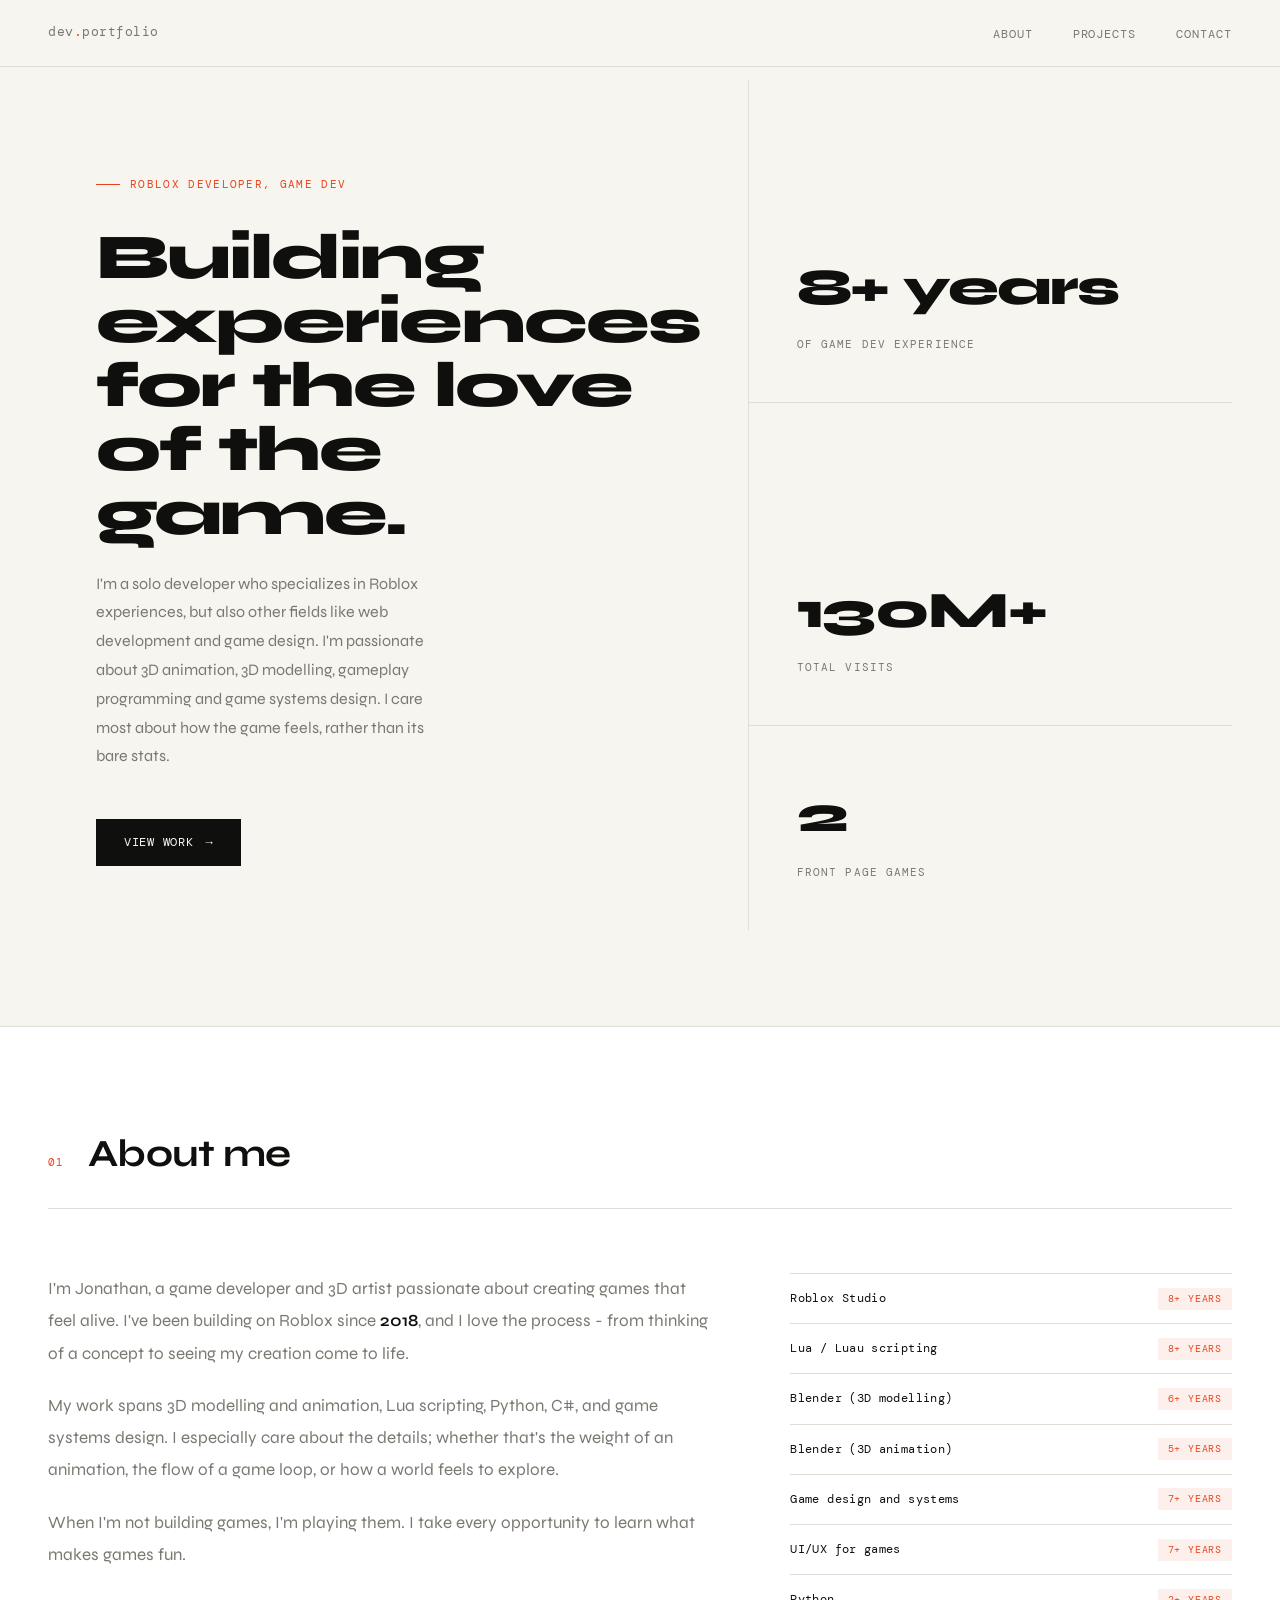
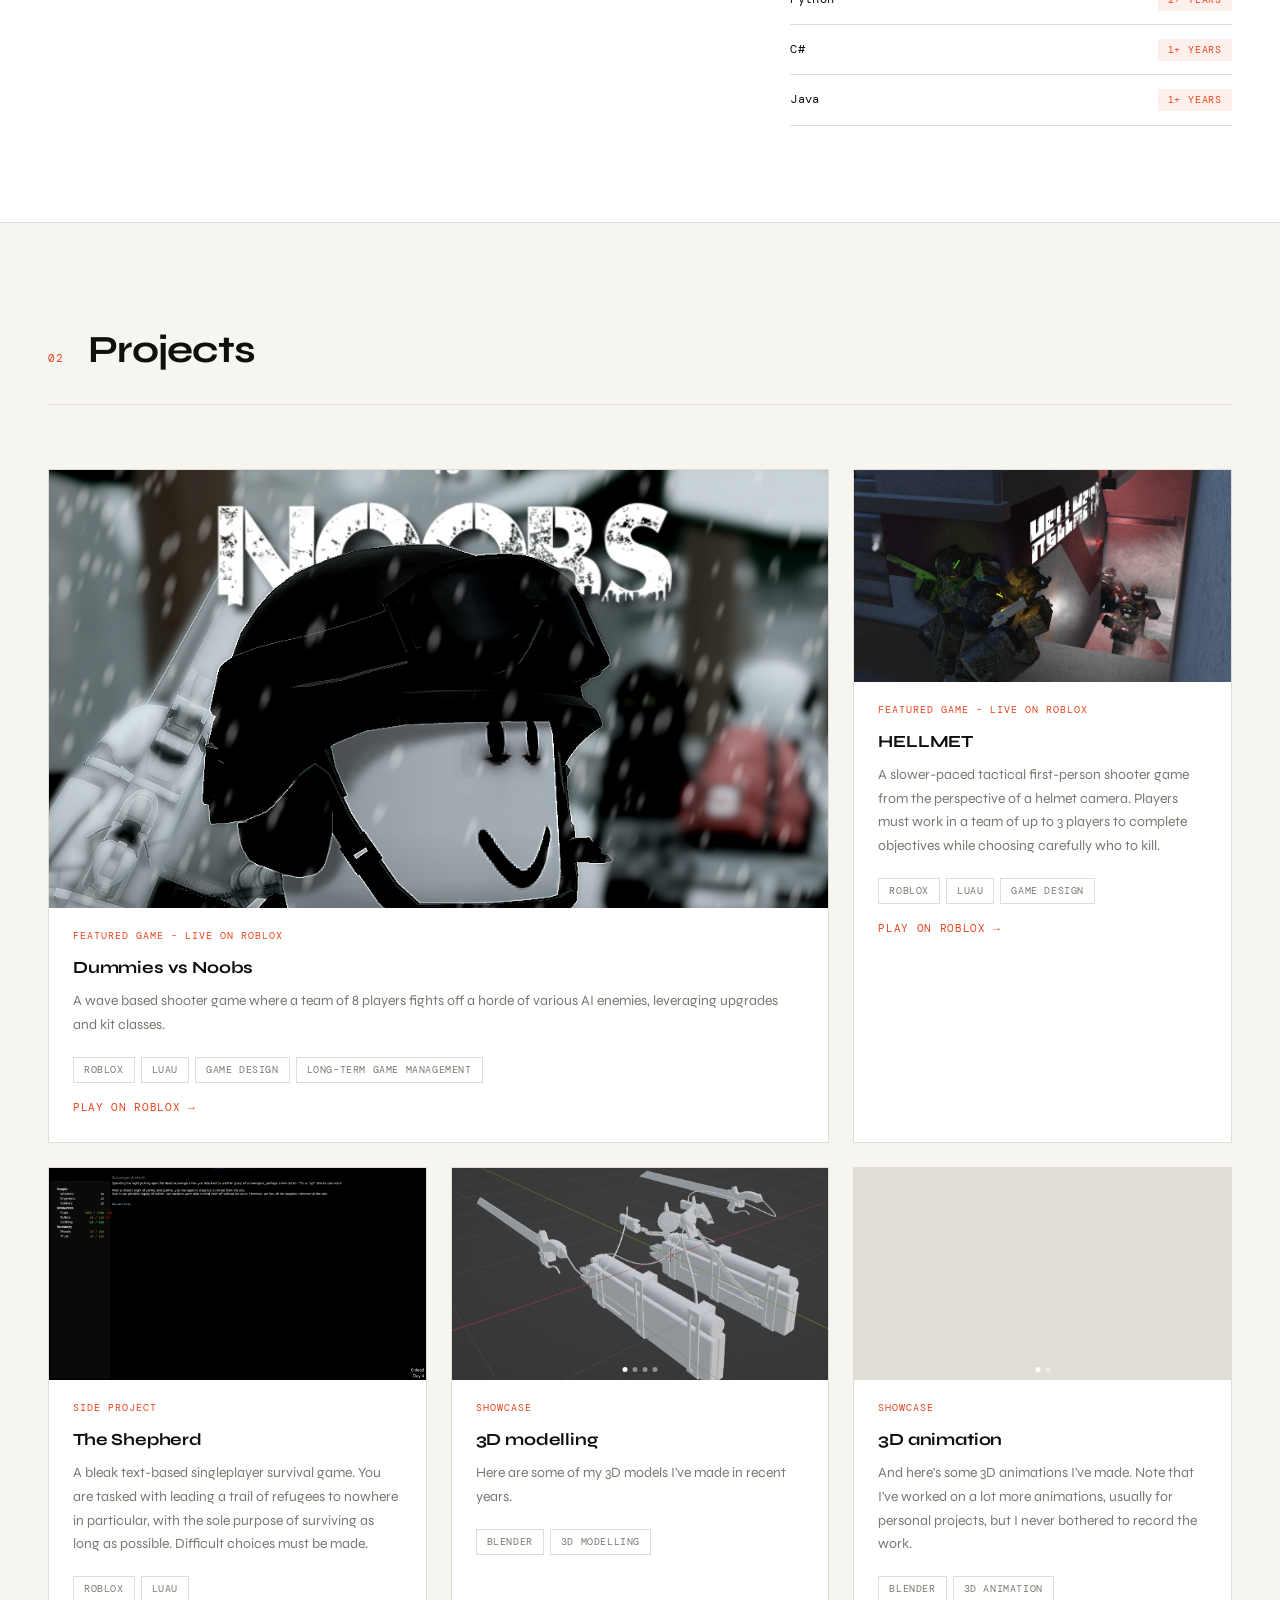
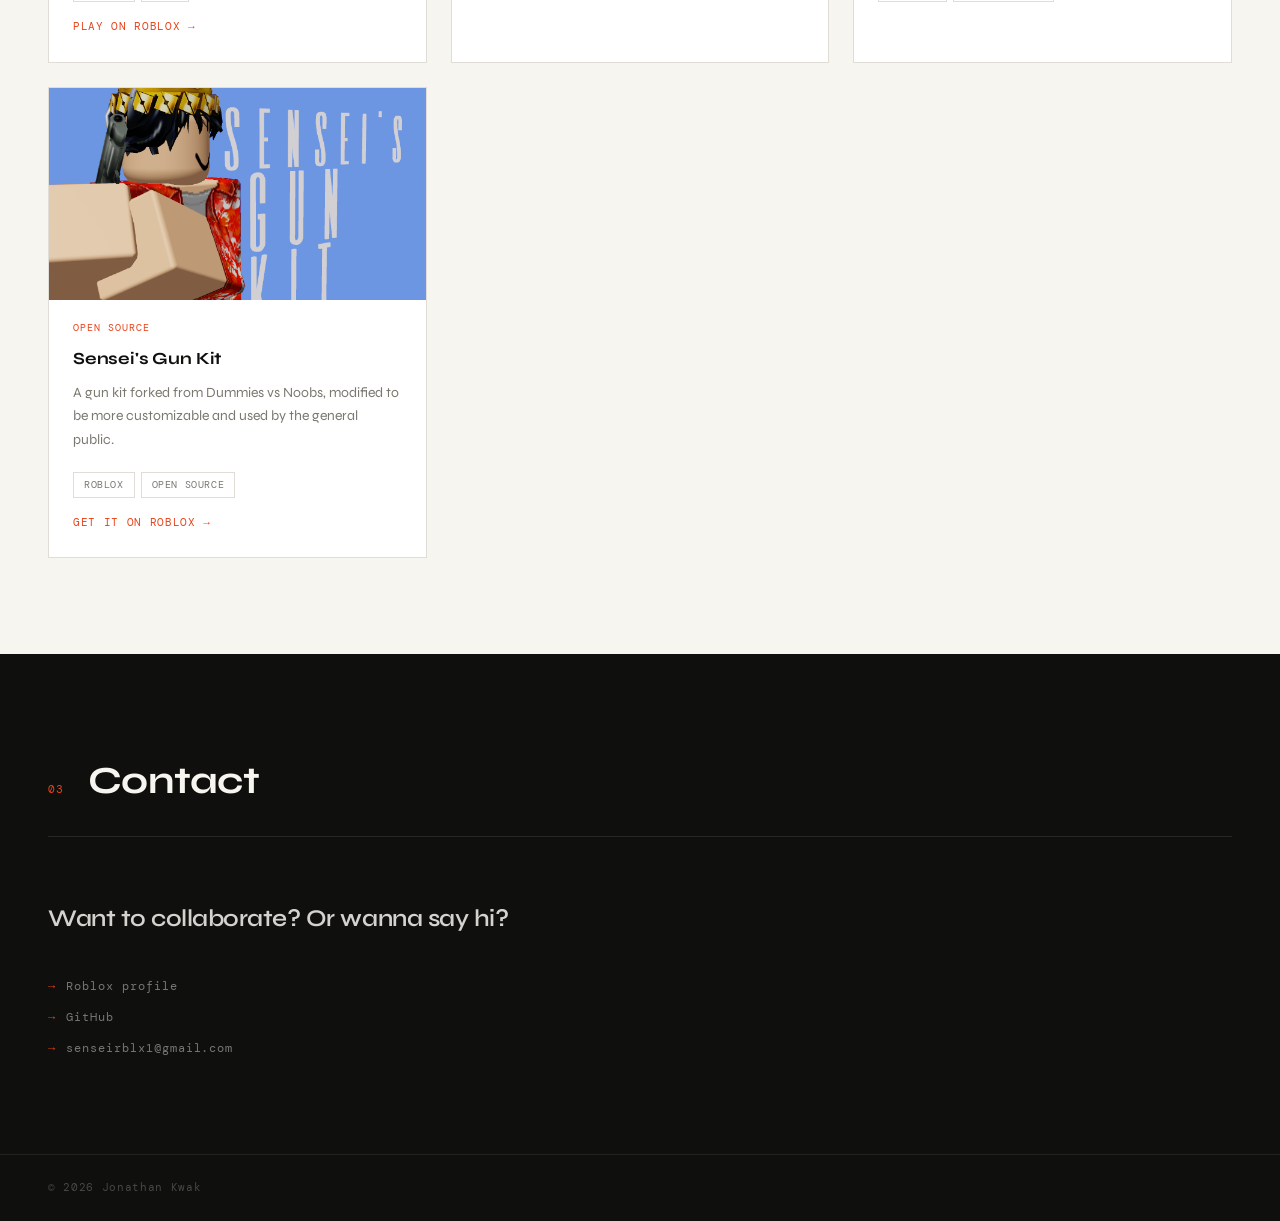
==== commit 692a8911: "fixed some wording" ====
--- a/index.html
+++ b/index.html
@@ -118,7 +118,7 @@
         <div class="project-name">HELLMET</div>
         <p class="project-desc">A slower-paced tactical first-person shooter game from the perspective of a helmet camera. Players must work in a team of up to 3 players to complete objectives while choosing carefully who to kill. </p>
         <div class="project-tags">
-          <span class="tag">Roblox Studio</span>
+          <span class="tag">Roblox</span>
           <span class="tag">Luau</span>
           <span class="tag">Game design</span>
         </div>
@@ -203,7 +203,7 @@
         <div class="project-name">Sensei's Gun Kit</div>
         <p class="project-desc">A gun kit forked from Dummies vs Noobs, modified to be more customizable and used by the general public.</p>
         <div class="project-tags">
-          <span class="tag">Roblox Studio</span>
+          <span class="tag">Roblox</span>
           <span class="tag">Open Source</span>
         </div>
         <a href="https://create.roblox.com/store/asset/9112185857/Senseis-Gun-Kit" class="project-link">Get it on roblox →</a>
